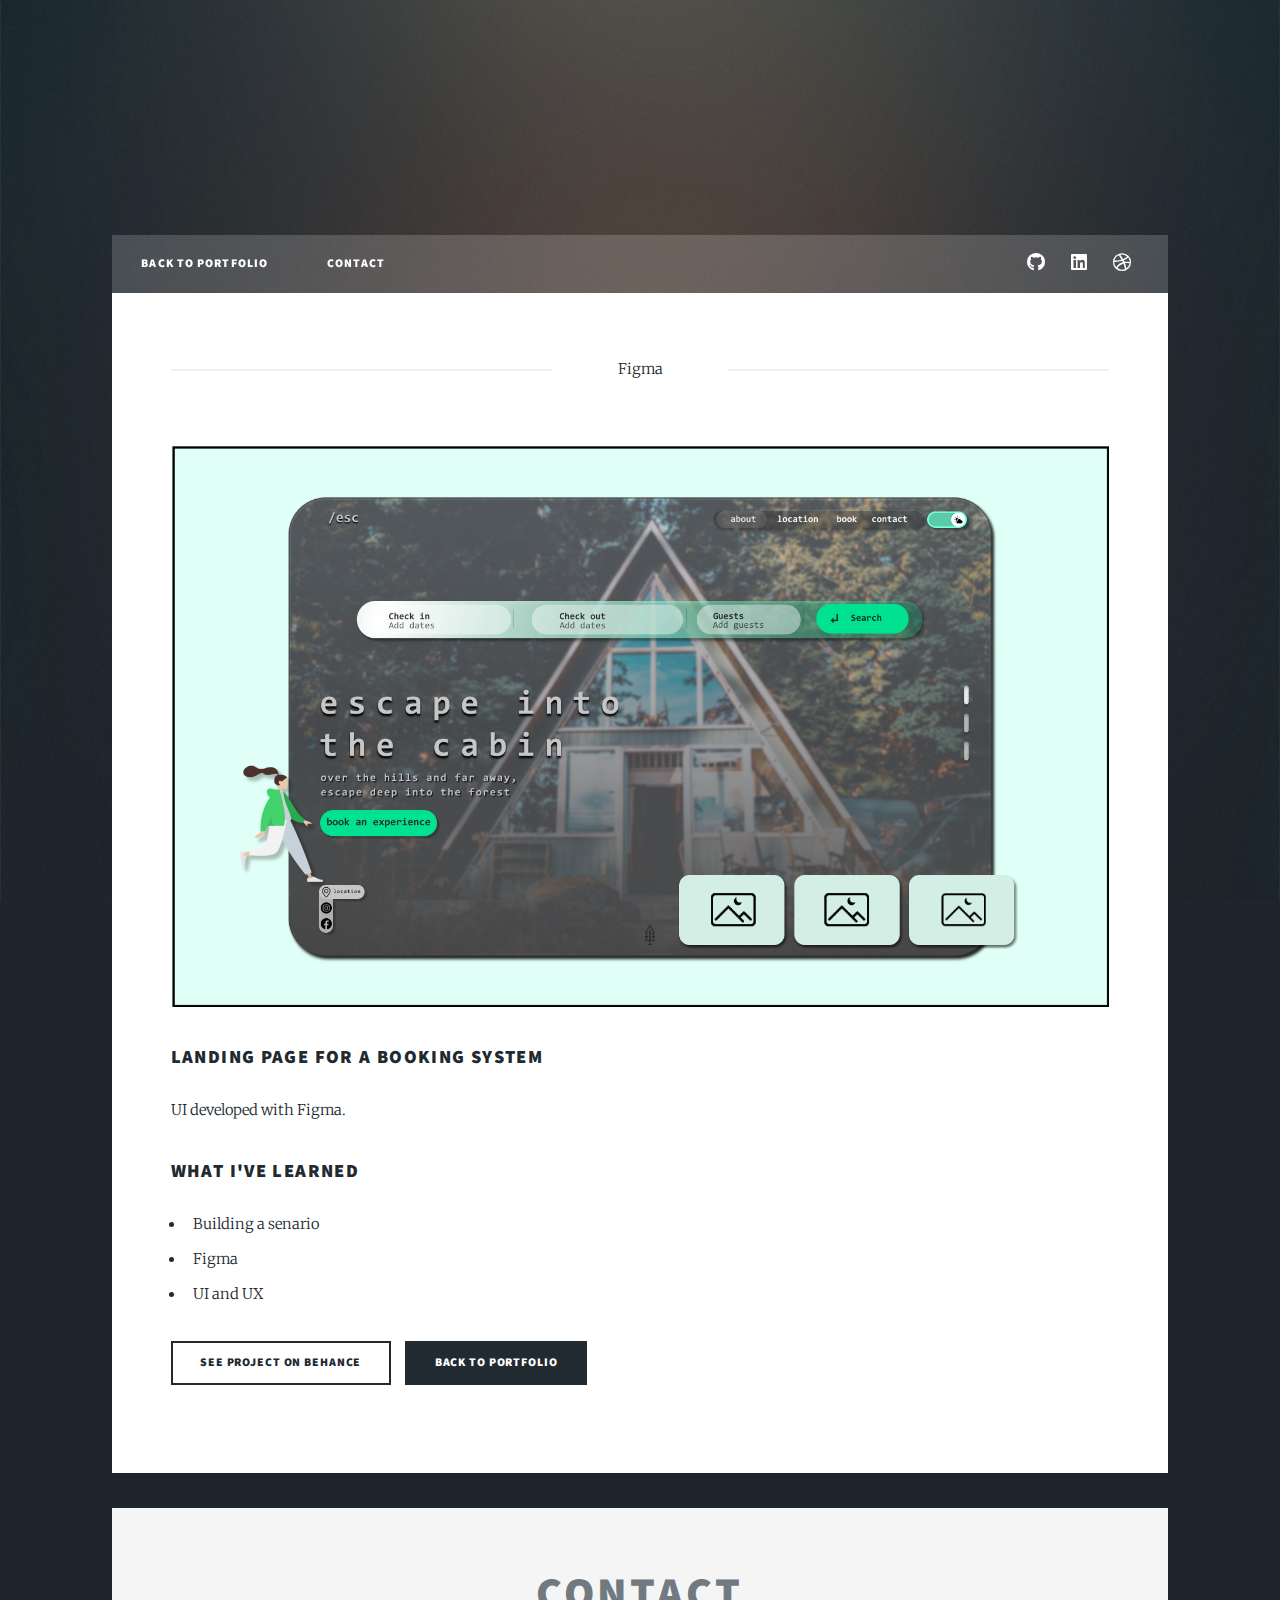
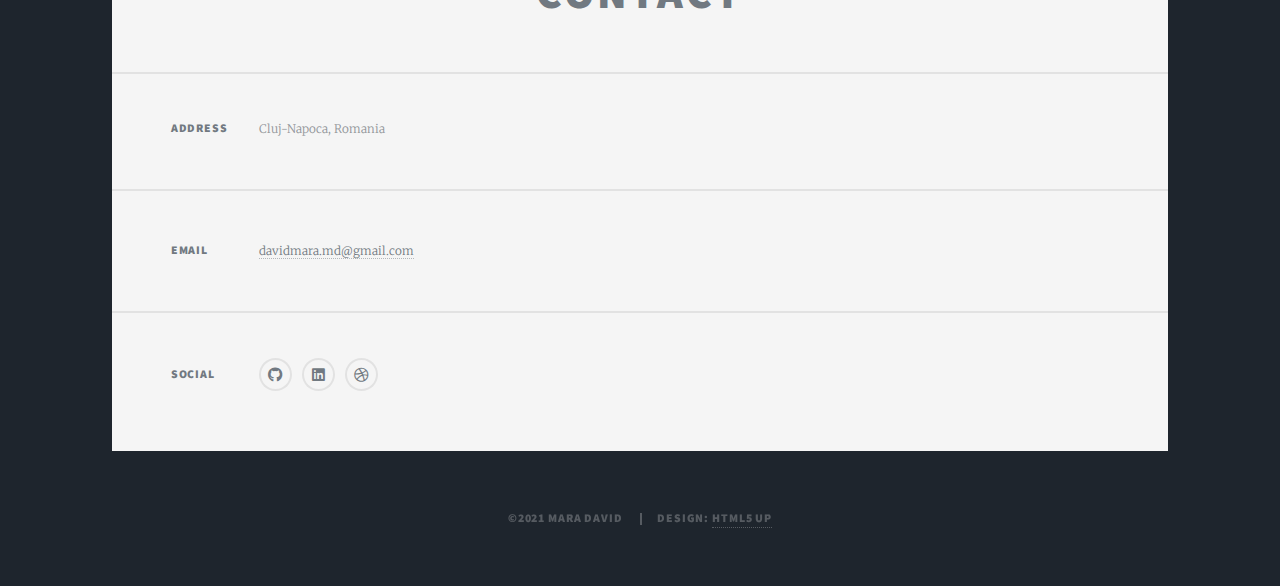
==== escape.html @ 51fa5b99 "Add files via upload" ====
<!DOCTYPE HTML>
<!--
	Massively by HTML5 UP
	html5up.net | @ajlkn
	Free for personal and commercial use under the CCA 3.0 license (html5up.net/license)
-->
<html>

<head>
	<title>Mara David</title>
	<meta charset="utf-8" />
	<meta name="viewport" content="width=device-width, initial-scale=1, user-scalable=no" />
	<link rel="stylesheet" href="assets/css/main.css" />
	<noscript>
		<link rel="stylesheet" href="assets/css/noscript.css" /></noscript>
</head>

<body class="is-preload">

	<!-- Wrapper -->
	<div id="wrapper">


		<!-- Header -->
		<header id="header">

		</header>

		<!-- Nav -->
		<nav id="nav">
			<ul class="links">
				<li class=""><a href="/index.html">Back to portfolio</a></li>

				<li><a href="#footer">Contact</a></li>
			</ul>
			<ul class="icons">



				<li><a href="https://github.com/maradavid" class="icon brands fa-github"><span
							class="label">GitHub</span></a></li>
				<li><a href="https://www.linkedin.com/in/mara-david-36659b1a2/" class="icon brands fa-linkedin"><span
							class="label">LinkedIn</span></a></li>
				<li><a href="https://dribbble.com/MaraDavid" class="icon brands fa-dribbble"><span
							class="label">Dribbble</span></a></li>
			</ul>
		</nav>
		<!-- Main -->
		<div id="main">

			<!-- Post -->
			<section class="post">
				<header class="major">

					<span class="date">Figma</span>


				</header>
				<div class="image fit"><img src="images/esc4.png" id="myImg"
						alt="esc" /></div>


				<h3>Landing page for a booking system</h3>
				<p>
					UI developed with Figma.
				</p>
				<div class="row">
					<div class="col-6 col-12-small">
						<h3>What I've learned</h3>
						<ul>
							<li>Building a senario</li>
							<li>Figma</li>
							<li>UI and UX</li>

						</ul>

						<div>
							<ul class="actions">
								<li><a href="https://www.behance.net/gallery/113130323/Escape" target="_blank" class="button">see
										project on behance</a></li>
								<li><a href="/index.html" class="button primary">back to portfolio</a></li>

							</ul>

						</div>
			</section>


		</div>

		</hr>
		<br>
		<!-- Footer -->

		<footer id="footer">

			<section class="split contact">
				<section class="alt">
					<h3 style="text-align: center; font-size: 3rem;">CONTACT</h3>

				</section>
				<section class="alt">
					<h3>Address</h3>
					<p>Cluj-Napoca, Romania</p>
				</section>
				
				<section>
					<h3>Email</h3>
					<p><a href="#">davidmara.md@gmail.com</a></p>
				</section>
				<section>
					<h3>Social</h3>
					<ul class="icons alt">


						<li><a href="https://github.com/maradavid" class="icon brands alt fa-github"><span
									class="label">GitHub</span></a></li>
						<li>
							<a href="https://www.linkedin.com/in/mara-david-36659b1a2/"
								class="icon brands alt fa-linkedin"><span class="label">LinkedIn</span></a>
						</li>
						<li>
							<a href="https://dribbble.com/MaraDavid" class="icon brands alt fa-dribbble"><span
									class="label">Dribbble</span></a>
						</li>

					</ul>
				</section>
			</section>
		</footer>

		<!-- Copyright -->
		<div id="copyright">
			<ul>
				<li>&copy;2021 Mara David</li>
				<li>Design: <a href="https://html5up.net">HTML5 UP</a></li>
			</ul>
		</div>

	</div>

	<!-- Scripts -->
	<script src="assets/js/jquery.min.js"></script>
	<script src="assets/js/jquery.scrollex.min.js"></script>
	<script src="assets/js/jquery.scrolly.min.js"></script>
	<script src="assets/js/browser.min.js"></script>
	<script src="assets/js/breakpoints.min.js"></script>
	<script src="assets/js/util.js"></script>
	<script src="assets/js/main.js"></script>

</body>

</html>
---- assets/css/main.css ----
@import url(fontawesome-all.min.css);
@import url("https://fonts.googleapis.com/css?family=Merriweather:300,700,300italic,700italic|Source+Sans+Pro:900");

/*
	Massively by HTML5 UP
	html5up.net | @ajlkn
	Free for personal and commercial use under the CCA 3.0 license (html5up.net/license)
*/

html, body, div, span, applet, object,
iframe, h1, h2, h3, h4, h5, h6, p, blockquote,
pre, a, abbr, acronym, address, big, cite,
code, del, dfn, em, img, ins, kbd, q, s, samp,
small, strike, strong, sub, sup, tt, var, b,
u, i, center, dl, dt, dd, ol, ul, li, fieldset,
form, label, legend, table, caption, tbody,
tfoot, thead, tr, th, td, article, aside,
canvas, details, embed, figure, figcaption,
footer, header, hgroup, menu, nav, output, ruby,
section, summary, time, mark, audio, video {
	margin: 0;
	padding: 0;
	border: 0;
	font-size: 100%;
	font: inherit;
	vertical-align: baseline;}

article, aside, details, figcaption, figure,
footer, header, hgroup, menu, nav, section {
	display: block;}

body {
	line-height: 1;
}

ol, ul {
	list-style: none;
}

blockquote, q {
	quotes: none;
}

	blockquote:before, blockquote:after, q:before, q:after {
		content: '';
		content: none;
	}

table {
	border-collapse: collapse;
	border-spacing: 0;
}

body {
	-webkit-text-size-adjust: none;
}

mark {
	background-color: transparent;
	color: inherit;
}

input::-moz-focus-inner {
	border: 0;
	padding: 0;
}

input, select, textarea {
	-moz-appearance: none;
	-webkit-appearance: none;
	-ms-appearance: none;
	appearance: none;
}

/* Basic */

	@-ms-viewport {
		width: device-width;
	}

	body {
		-ms-overflow-style: scrollbar;
	}

	@media screen and (max-width: 480px) {

		html, body {
			min-width: 320px;
		}

	}

	html {
		box-sizing: border-box;
	}

	*, *:before, *:after {
		box-sizing: inherit;
	}

	body {
		background-color: #1e252d;
	}

		body.is-preload *, body.is-preload *:before, body.is-preload *:after {
			-moz-animation: none !important;
			-webkit-animation: none !important;
			-ms-animation: none !important;
			animation: none !important;
			-moz-transition: none !important;
			-webkit-transition: none !important;
			-ms-transition: none !important;
			transition: none !important;
		}

/* Type */

	html {
		font-size: 16pt;
	}

		@media screen and (max-width: 1680px) {

			html {
				font-size: 12pt;
			}

		}

		@media screen and (max-width: 1280px) {

			html {
				font-size: 11pt;
			}

		}

		@media screen and (max-width: 360px) {

			html {
				font-size: 10pt;
			}

		}

	body {
		color: #212931;
	}

	body, input, select, textarea {
		font-family: "Merriweather", Georgia, serif;
		font-weight: 300;
		font-size: 1rem;
		line-height: 2.375;
	}

	a {
		-moz-transition: color 0.2s ease-in-out, background-color 0.2s ease-in-out, border-color 0.2s ease-in-out, box-shadow 0.2s ease-in-out;
		-webkit-transition: color 0.2s ease-in-out, background-color 0.2s ease-in-out, border-color 0.2s ease-in-out, box-shadow 0.2s ease-in-out;
		-ms-transition: color 0.2s ease-in-out, background-color 0.2s ease-in-out, border-color 0.2s ease-in-out, box-shadow 0.2s ease-in-out;
		transition: color 0.2s ease-in-out, background-color 0.2s ease-in-out, border-color 0.2s ease-in-out, box-shadow 0.2s ease-in-out;
		border-bottom: dotted 1px;
		text-decoration: none;
	}

		a:hover {
			border-bottom-color: transparent;
		}

	strong, b {
		font-weight: 600;
	}

	em, i {
		font-style: italic;
	}

	p {
		text-align: justify;
		margin: 0 0 2rem 0;
	}

	h1, h2, h3, h4, h5, h6 {
		font-family: "Source Sans Pro", Helvetica, sans-serif;
		font-weight: 900;
		line-height: 1.5;
		letter-spacing: 0.075em;
		text-transform: uppercase;
		margin: 0 0 1rem 0;
	}

		h1 a, h2 a, h3 a, h4 a, h5 a, h6 a {
			border-bottom: 0;
			color: inherit;
			text-decoration: none;
		}

	h1 {
		font-size: 4rem;
		line-height: 1.1;
		margin: 0 0 2rem 0;
	}

	h2 {
		font-size: 1.75rem;
		line-height: 1.3;
		margin: 0 0 1.5rem 0;
	}

	h3 {
		font-size: 1.25rem;
		margin: 0 0 1.5rem 0;
	}

	h4 {
		font-size: 1rem;
	}

	h5 {
		font-size: 0.9rem;
	}

	h6 {
		font-size: 0.8rem;
	}

	sub {
		font-size: 0.8rem;
		position: relative;
		top: 0.5rem;
	}

	sup {
		font-size: 0.8rem;
		position: relative;
		top: -0.5rem;
	}

	blockquote {
		border-left: solid 4px;
		text-align: left;
		font-style: bold;
		margin: 0 0 2rem 0;
		padding: 0.5rem 0 0.5rem 2rem;
	}

	code {
		border: solid 2px;
		font-family: "Courier New", monospace;
		font-size: 0.9rem;
		margin: 0 0.25rem;
		padding: 0.25rem 0.65rem;
	}

	pre {
		-webkit-overflow-scrolling: touch;
		font-family: "Courier New", monospace;
		font-size: 0.9rem;
		margin: 0 0 2rem 0;
	}

		pre code {
			display: block;
			line-height: 1.75;
			padding: 1rem 1.5rem;
			overflow-x: auto;
		}

	hr {
		border: 0;
		border-bottom: solid 2px;
		margin: 3rem 0;
	}

		hr.major {
			margin: 5rem 0;
		}

	.align-left {
		text-align: left;
	}

	.align-center {
		text-align: center;
	}

	.align-right {
		text-align: right;
	}

	input, select, textarea {
		color: #212931;
	}

	a {
		color: #212931;
		border-bottom-color: rgba(33, 41, 49, 0.5);
	}

		a:hover {
			border-bottom-color: transparent;
			color: #18bfef !important;
		}

	strong, b {
		color: #212931;
	}

	h1, h2, h3, h4, h5, h6 {
		color: #212931;
	}

	blockquote {
		border-left-color: #eeeeee;
	}

	code {
		background: rgba(220, 220, 220, 0.25);
		border-color: #eeeeee;
	}

	hr {
		border-bottom-color: #eeeeee;
	}

/* Row */

	.row {
		display: flex;
		flex-wrap: wrap;
		box-sizing: border-box;
		align-items: stretch;
	}

		.row > * {
			box-sizing: border-box;
		}

		.row.gtr-uniform > * > :last-child {
			margin-bottom: 0;
		}

		.row.aln-left {
			justify-content: flex-start;
		}

		.row.aln-center {
			justify-content: center;
		}

		.row.aln-right {
			justify-content: flex-end;
		}

		.row.aln-top {
			align-items: flex-start;
		}

		.row.aln-middle {
			align-items: center;
		}

		.row.aln-bottom {
			align-items: flex-end;
		}

		.row > .imp {
			order: -1;
		}

		.row > .col-1 {
			width: 8.33333%;
		}

		.row > .off-1 {
			margin-left: 8.33333%;
		}

		.row > .col-2 {
			width: 16.66667%;
		}

		.row > .off-2 {
			margin-left: 16.66667%;
		}

		.row > .col-3 {
			width: 25%;
		}

		.row > .off-3 {
			margin-left: 25%;
		}

		.row > .col-4 {
			width: 33.33333%;
		}

		.row > .off-4 {
			margin-left: 33.33333%;
		}

		.row > .col-5 {
			width: 41.66667%;
		}

		.row > .off-5 {
			margin-left: 41.66667%;
		}

		.row > .col-6 {
			width: 50%;
		}

		.row > .off-6 {
			margin-left: 50%;
		}

		.row > .col-7 {
			width: 58.33333%;
		}

		.row > .off-7 {
			margin-left: 58.33333%;
		}

		.row > .col-8 {
			width: 66.66667%;
		}

		.row > .off-8 {
			margin-left: 66.66667%;
		}

		.row > .col-9 {
			width: 75%;
		}

		.row > .off-9 {
			margin-left: 75%;
		}

		.row > .col-10 {
			width: 83.33333%;
		}

		.row > .off-10 {
			margin-left: 83.33333%;
		}

		.row > .col-11 {
			width: 91.66667%;
		}

		.row > .off-11 {
			margin-left: 91.66667%;
		}

		.row > .col-12 {
			width: 100%;
		}

		.row > .off-12 {
			margin-left: 100%;
		}

		.row.gtr-0 {
			margin-top: 0;
			margin-left: 0rem;
		}

			.row.gtr-0 > * {
				padding: 0 0 0 0rem;
			}

			.row.gtr-0.gtr-uniform {
				margin-top: 0rem;
			}

				.row.gtr-0.gtr-uniform > * {
					padding-top: 0rem;
				}

		.row.gtr-25 {
			margin-top: 0;
			margin-left: -0.375rem;
		}

			.row.gtr-25 > * {
				padding: 0 0 0 0.375rem;
			}

			.row.gtr-25.gtr-uniform {
				margin-top: -0.375rem;
			}

				.row.gtr-25.gtr-uniform > * {
					padding-top: 0.375rem;
				}

		.row.gtr-50 {
			margin-top: 0;
			margin-left: -0.75rem;
		}

			.row.gtr-50 > * {
				padding: 0 0 0 0.75rem;
			}

			.row.gtr-50.gtr-uniform {
				margin-top: -0.75rem;
			}

				.row.gtr-50.gtr-uniform > * {
					padding-top: 0.75rem;
				}

		.row {
			margin-top: 0;
			margin-left: -1.5rem;
		}

			.row > * {
				padding: 0 0 0 1.5rem;
			}

			.row.gtr-uniform {
				margin-top: -1.5rem;
			}

				.row.gtr-uniform > * {
					padding-top: 1.5rem;
				}

		.row.gtr-150 {
			margin-top: 0;
			margin-left: -2.25rem;
		}

			.row.gtr-150 > * {
				padding: 0 0 0 2.25rem;
			}

			.row.gtr-150.gtr-uniform {
				margin-top: -2.25rem;
			}

				.row.gtr-150.gtr-uniform > * {
					padding-top: 2.25rem;
				}

		.row.gtr-200 {
			margin-top: 0;
			margin-left: -3rem;
		}

			.row.gtr-200 > * {
				padding: 0 0 0 3rem;
			}

			.row.gtr-200.gtr-uniform {
				margin-top: -3rem;
			}

				.row.gtr-200.gtr-uniform > * {
					padding-top: 3rem;
				}

		@media screen and (max-width: 1680px) {

			.row {
				display: flex;
				flex-wrap: wrap;
				box-sizing: border-box;
				align-items: stretch;
			}

				.row > * {
					box-sizing: border-box;
				}

				.row.gtr-uniform > * > :last-child {
					margin-bottom: 0;
				}

				.row.aln-left {
					justify-content: flex-start;
				}

				.row.aln-center {
					justify-content: center;
				}

				.row.aln-right {
					justify-content: flex-end;
				}

				.row.aln-top {
					align-items: flex-start;
				}

				.row.aln-middle {
					align-items: center;
				}

				.row.aln-bottom {
					align-items: flex-end;
				}

				.row > .imp-xlarge {
					order: -1;
				}

				.row > .col-1-xlarge {
					width: 8.33333%;
				}

				.row > .off-1-xlarge {
					margin-left: 8.33333%;
				}

				.row > .col-2-xlarge {
					width: 16.66667%;
				}

				.row > .off-2-xlarge {
					margin-left: 16.66667%;
				}

				.row > .col-3-xlarge {
					width: 25%;
				}

				.row > .off-3-xlarge {
					margin-left: 25%;
				}

				.row > .col-4-xlarge {
					width: 33.33333%;
				}

				.row > .off-4-xlarge {
					margin-left: 33.33333%;
				}

				.row > .col-5-xlarge {
					width: 41.66667%;
				}

				.row > .off-5-xlarge {
					margin-left: 41.66667%;
				}

				.row > .col-6-xlarge {
					width: 50%;
				}

				.row > .off-6-xlarge {
					margin-left: 50%;
				}

				.row > .col-7-xlarge {
					width: 58.33333%;
				}

				.row > .off-7-xlarge {
					margin-left: 58.33333%;
				}

				.row > .col-8-xlarge {
					width: 66.66667%;
				}

				.row > .off-8-xlarge {
					margin-left: 66.66667%;
				}

				.row > .col-9-xlarge {
					width: 75%;
				}

				.row > .off-9-xlarge {
					margin-left: 75%;
				}

				.row > .col-10-xlarge {
					width: 83.33333%;
				}

				.row > .off-10-xlarge {
					margin-left: 83.33333%;
				}

				.row > .col-11-xlarge {
					width: 91.66667%;
				}

				.row > .off-11-xlarge {
					margin-left: 91.66667%;
				}

				.row > .col-12-xlarge {
					width: 100%;
				}

				.row > .off-12-xlarge {
					margin-left: 100%;
				}

				.row.gtr-0 {
					margin-top: 0;
					margin-left: 0rem;
				}

					.row.gtr-0 > * {
						padding: 0 0 0 0rem;
					}

					.row.gtr-0.gtr-uniform {
						margin-top: 0rem;
					}

						.row.gtr-0.gtr-uniform > * {
							padding-top: 0rem;
						}

				.row.gtr-25 {
					margin-top: 0;
					margin-left: -0.375rem;
				}

					.row.gtr-25 > * {
						padding: 0 0 0 0.375rem;
					}

					.row.gtr-25.gtr-uniform {
						margin-top: -0.375rem;
					}

						.row.gtr-25.gtr-uniform > * {
							padding-top: 0.375rem;
						}

				.row.gtr-50 {
					margin-top: 0;
					margin-left: -0.75rem;
				}

					.row.gtr-50 > * {
						padding: 0 0 0 0.75rem;
					}

					.row.gtr-50.gtr-uniform {
						margin-top: -0.75rem;
					}

						.row.gtr-50.gtr-uniform > * {
							padding-top: 0.75rem;
						}

				.row {
					margin-top: 0;
					margin-left: -1.5rem;
				}

					.row > * {
						padding: 0 0 0 1.5rem;
					}

					.row.gtr-uniform {
						margin-top: -1.5rem;
					}

						.row.gtr-uniform > * {
							padding-top: 1.5rem;
						}

				.row.gtr-150 {
					margin-top: 0;
					margin-left: -2.25rem;
				}

					.row.gtr-150 > * {
						padding: 0 0 0 2.25rem;
					}

					.row.gtr-150.gtr-uniform {
						margin-top: -2.25rem;
					}

						.row.gtr-150.gtr-uniform > * {
							padding-top: 2.25rem;
						}

				.row.gtr-200 {
					margin-top: 0;
					margin-left: -3rem;
				}

					.row.gtr-200 > * {
						padding: 0 0 0 3rem;
					}

					.row.gtr-200.gtr-uniform {
						margin-top: -3rem;
					}

						.row.gtr-200.gtr-uniform > * {
							padding-top: 3rem;
						}

		}

		@media screen and (max-width: 1280px) {

			.row {
				display: flex;
				flex-wrap: wrap;
				box-sizing: border-box;
				align-items: stretch;
			}

				.row > * {
					box-sizing: border-box;
				}

				.row.gtr-uniform > * > :last-child {
					margin-bottom: 0;
				}

				.row.aln-left {
					justify-content: flex-start;
				}

				.row.aln-center {
					justify-content: center;
				}

				.row.aln-right {
					justify-content: flex-end;
				}

				.row.aln-top {
					align-items: flex-start;
				}

				.row.aln-middle {
					align-items: center;
				}

				.row.aln-bottom {
					align-items: flex-end;
				}

				.row > .imp-large {
					order: -1;
				}

				.row > .col-1-large {
					width: 8.33333%;
				}

				.row > .off-1-large {
					margin-left: 8.33333%;
				}

				.row > .col-2-large {
					width: 16.66667%;
				}

				.row > .off-2-large {
					margin-left: 16.66667%;
				}

				.row > .col-3-large {
					width: 25%;
				}

				.row > .off-3-large {
					margin-left: 25%;
				}

				.row > .col-4-large {
					width: 33.33333%;
				}

				.row > .off-4-large {
					margin-left: 33.33333%;
				}

				.row > .col-5-large {
					width: 41.66667%;
				}

				.row > .off-5-large {
					margin-left: 41.66667%;
				}

				.row > .col-6-large {
					width: 50%;
				}

				.row > .off-6-large {
					margin-left: 50%;
				}

				.row > .col-7-large {
					width: 58.33333%;
				}

				.row > .off-7-large {
					margin-left: 58.33333%;
				}

				.row > .col-8-large {
					width: 66.66667%;
				}

				.row > .off-8-large {
					margin-left: 66.66667%;
				}

				.row > .col-9-large {
					width: 75%;
				}

				.row > .off-9-large {
					margin-left: 75%;
				}

				.row > .col-10-large {
					width: 83.33333%;
				}

				.row > .off-10-large {
					margin-left: 83.33333%;
				}

				.row > .col-11-large {
					width: 91.66667%;
				}

				.row > .off-11-large {
					margin-left: 91.66667%;
				}

				.row > .col-12-large {
					width: 100%;
				}

				.row > .off-12-large {
					margin-left: 100%;
				}

				.row.gtr-0 {
					margin-top: 0;
					margin-left: 0rem;
				}

					.row.gtr-0 > * {
						padding: 0 0 0 0rem;
					}

					.row.gtr-0.gtr-uniform {
						margin-top: 0rem;
					}

						.row.gtr-0.gtr-uniform > * {
							padding-top: 0rem;
						}

				.row.gtr-25 {
					margin-top: 0;
					margin-left: -0.375rem;
				}

					.row.gtr-25 > * {
						padding: 0 0 0 0.375rem;
					}

					.row.gtr-25.gtr-uniform {
						margin-top: -0.375rem;
					}

						.row.gtr-25.gtr-uniform > * {
							padding-top: 0.375rem;
						}

				.row.gtr-50 {
					margin-top: 0;
					margin-left: -0.75rem;
				}

					.row.gtr-50 > * {
						padding: 0 0 0 0.75rem;
					}

					.row.gtr-50.gtr-uniform {
						margin-top: -0.75rem;
					}

						.row.gtr-50.gtr-uniform > * {
							padding-top: 0.75rem;
						}

				.row {
					margin-top: 0;
					margin-left: -1.5rem;
				}

					.row > * {
						padding: 0 0 0 1.5rem;
					}

					.row.gtr-uniform {
						margin-top: -1.5rem;
					}

						.row.gtr-uniform > * {
							padding-top: 1.5rem;
						}

				.row.gtr-150 {
					margin-top: 0;
					margin-left: -2.25rem;
				}

					.row.gtr-150 > * {
						padding: 0 0 0 2.25rem;
					}

					.row.gtr-150.gtr-uniform {
						margin-top: -2.25rem;
					}

						.row.gtr-150.gtr-uniform > * {
							padding-top: 2.25rem;
						}

				.row.gtr-200 {
					margin-top: 0;
					margin-left: -3rem;
				}

					.row.gtr-200 > * {
						padding: 0 0 0 3rem;
					}

					.row.gtr-200.gtr-uniform {
						margin-top: -3rem;
					}

						.row.gtr-200.gtr-uniform > * {
							padding-top: 3rem;
						}

		}

		@media screen and (max-width: 980px) {

			.row {
				display: flex;
				flex-wrap: wrap;
				box-sizing: border-box;
				align-items: stretch;
			}

				.row > * {
					box-sizing: border-box;
				}

				.row.gtr-uniform > * > :last-child {
					margin-bottom: 0;
				}

				.row.aln-left {
					justify-content: flex-start;
				}

				.row.aln-center {
					justify-content: center;
				}

				.row.aln-right {
					justify-content: flex-end;
				}

				.row.aln-top {
					align-items: flex-start;
				}

				.row.aln-middle {
					align-items: center;
				}

				.row.aln-bottom {
					align-items: flex-end;
				}

				.row > .imp-medium {
					order: -1;
				}

				.row > .col-1-medium {
					width: 8.33333%;
				}

				.row > .off-1-medium {
					margin-left: 8.33333%;
				}

				.row > .col-2-medium {
					width: 16.66667%;
				}

				.row > .off-2-medium {
					margin-left: 16.66667%;
				}

				.row > .col-3-medium {
					width: 25%;
				}

				.row > .off-3-medium {
					margin-left: 25%;
				}

				.row > .col-4-medium {
					width: 33.33333%;
				}

				.row > .off-4-medium {
					margin-left: 33.33333%;
				}

				.row > .col-5-medium {
					width: 41.66667%;
				}

				.row > .off-5-medium {
					margin-left: 41.66667%;
				}

				.row > .col-6-medium {
					width: 50%;
				}

				.row > .off-6-medium {
					margin-left: 50%;
				}

				.row > .col-7-medium {
					width: 58.33333%;
				}

				.row > .off-7-medium {
					margin-left: 58.33333%;
				}

				.row > .col-8-medium {
					width: 66.66667%;
				}

				.row > .off-8-medium {
					margin-left: 66.66667%;
				}

				.row > .col-9-medium {
					width: 75%;
				}

				.row > .off-9-medium {
					margin-left: 75%;
				}

				.row > .col-10-medium {
					width: 83.33333%;
				}

				.row > .off-10-medium {
					margin-left: 83.33333%;
				}

				.row > .col-11-medium {
					width: 91.66667%;
				}

				.row > .off-11-medium {
					margin-left: 91.66667%;
				}

				.row > .col-12-medium {
					width: 100%;
				}

				.row > .off-12-medium {
					margin-left: 100%;
				}

				.row.gtr-0 {
					margin-top: 0;
					margin-left: 0rem;
				}

					.row.gtr-0 > * {
						padding: 0 0 0 0rem;
					}

					.row.gtr-0.gtr-uniform {
						margin-top: 0rem;
					}

						.row.gtr-0.gtr-uniform > * {
							padding-top: 0rem;
						}

				.row.gtr-25 {
					margin-top: 0;
					margin-left: -0.375rem;
				}

					.row.gtr-25 > * {
						padding: 0 0 0 0.375rem;
					}

					.row.gtr-25.gtr-uniform {
						margin-top: -0.375rem;
					}

						.row.gtr-25.gtr-uniform > * {
							padding-top: 0.375rem;
						}

				.row.gtr-50 {
					margin-top: 0;
					margin-left: -0.75rem;
				}

					.row.gtr-50 > * {
						padding: 0 0 0 0.75rem;
					}

					.row.gtr-50.gtr-uniform {
						margin-top: -0.75rem;
					}

						.row.gtr-50.gtr-uniform > * {
							padding-top: 0.75rem;
						}

				.row {
					margin-top: 0;
					margin-left: -1.5rem;
				}

					.row > * {
						padding: 0 0 0 1.5rem;
					}

					.row.gtr-uniform {
						margin-top: -1.5rem;
					}

						.row.gtr-uniform > * {
							padding-top: 1.5rem;
						}

				.row.gtr-150 {
					margin-top: 0;
					margin-left: -2.25rem;
				}

					.row.gtr-150 > * {
						padding: 0 0 0 2.25rem;
					}

					.row.gtr-150.gtr-uniform {
						margin-top: -2.25rem;
					}

						.row.gtr-150.gtr-uniform > * {
							padding-top: 2.25rem;
						}

				.row.gtr-200 {
					margin-top: 0;
					margin-left: -3rem;
				}

					.row.gtr-200 > * {
						padding: 0 0 0 3rem;
					}

					.row.gtr-200.gtr-uniform {
						margin-top: -3rem;
					}

						.row.gtr-200.gtr-uniform > * {
							padding-top: 3rem;
						}

		}

		@media screen and (max-width: 736px) {

			.row {
				display: flex;
				flex-wrap: wrap;
				box-sizing: border-box;
				align-items: stretch;
			}

				.row > * {
					box-sizing: border-box;
				}

				.row.gtr-uniform > * > :last-child {
					margin-bottom: 0;
				}

				.row.aln-left {
					justify-content: flex-start;
				}

				.row.aln-center {
					justify-content: center;
				}

				.row.aln-right {
					justify-content: flex-end;
				}

				.row.aln-top {
					align-items: flex-start;
				}

				.row.aln-middle {
					align-items: center;
				}

				.row.aln-bottom {
					align-items: flex-end;
				}

				.row > .imp-small {
					order: -1;
				}

				.row > .col-1-small {
					width: 8.33333%;
				}

				.row > .off-1-small {
					margin-left: 8.33333%;
				}

				.row > .col-2-small {
					width: 16.66667%;
				}

				.row > .off-2-small {
					margin-left: 16.66667%;
				}

				.row > .col-3-small {
					width: 25%;
				}

				.row > .off-3-small {
					margin-left: 25%;
				}

				.row > .col-4-small {
					width: 33.33333%;
				}

				.row > .off-4-small {
					margin-left: 33.33333%;
				}

				.row > .col-5-small {
					width: 41.66667%;
				}

				.row > .off-5-small {
					margin-left: 41.66667%;
				}

				.row > .col-6-small {
					width: 50%;
				}

				.row > .off-6-small {
					margin-left: 50%;
				}

				.row > .col-7-small {
					width: 58.33333%;
				}

				.row > .off-7-small {
					margin-left: 58.33333%;
				}

				.row > .col-8-small {
					width: 66.66667%;
				}

				.row > .off-8-small {
					margin-left: 66.66667%;
				}

				.row > .col-9-small {
					width: 75%;
				}

				.row > .off-9-small {
					margin-left: 75%;
				}

				.row > .col-10-small {
					width: 83.33333%;
				}

				.row > .off-10-small {
					margin-left: 83.33333%;
				}

				.row > .col-11-small {
					width: 91.66667%;
				}

				.row > .off-11-small {
					margin-left: 91.66667%;
				}

				.row > .col-12-small {
					width: 100%;
				}

				.row > .off-12-small {
					margin-left: 100%;
				}

				.row.gtr-0 {
					margin-top: 0;
					margin-left: 0rem;
				}

					.row.gtr-0 > * {
						padding: 0 0 0 0rem;
					}

					.row.gtr-0.gtr-uniform {
						margin-top: 0rem;
					}

						.row.gtr-0.gtr-uniform > * {
							padding-top: 0rem;
						}

				.row.gtr-25 {
					margin-top: 0;
					margin-left: -0.375rem;
				}

					.row.gtr-25 > * {
						padding: 0 0 0 0.375rem;
					}

					.row.gtr-25.gtr-uniform {
						margin-top: -0.375rem;
					}

						.row.gtr-25.gtr-uniform > * {
							padding-top: 0.375rem;
						}

				.row.gtr-50 {
					margin-top: 0;
					margin-left: -0.75rem;
				}

					.row.gtr-50 > * {
						padding: 0 0 0 0.75rem;
					}

					.row.gtr-50.gtr-uniform {
						margin-top: -0.75rem;
					}

						.row.gtr-50.gtr-uniform > * {
							padding-top: 0.75rem;
						}

				.row {
					margin-top: 0;
					margin-left: -1.5rem;
				}

					.row > * {
						padding: 0 0 0 1.5rem;
					}

					.row.gtr-uniform {
						margin-top: -1.5rem;
					}

						.row.gtr-uniform > * {
							padding-top: 1.5rem;
						}

				.row.gtr-150 {
					margin-top: 0;
					margin-left: -2.25rem;
				}

					.row.gtr-150 > * {
						padding: 0 0 0 2.25rem;
					}

					.row.gtr-150.gtr-uniform {
						margin-top: -2.25rem;
					}

						.row.gtr-150.gtr-uniform > * {
							padding-top: 2.25rem;
						}

				.row.gtr-200 {
					margin-top: 0;
					margin-left: -3rem;
				}

					.row.gtr-200 > * {
						padding: 0 0 0 3rem;
					}

					.row.gtr-200.gtr-uniform {
						margin-top: -3rem;
					}

						.row.gtr-200.gtr-uniform > * {
							padding-top: 3rem;
						}

		}

		@media screen and (max-width: 480px) {

			.row {
				display: flex;
				flex-wrap: wrap;
				box-sizing: border-box;
				align-items: stretch;
			}

				.row > * {
					box-sizing: border-box;
				}

				.row.gtr-uniform > * > :last-child {
					margin-bottom: 0;
				}

				.row.aln-left {
					justify-content: flex-start;
				}

				.row.aln-center {
					justify-content: center;
				}

				.row.aln-right {
					justify-content: flex-end;
				}

				.row.aln-top {
					align-items: flex-start;
				}

				.row.aln-middle {
					align-items: center;
				}

				.row.aln-bottom {
					align-items: flex-end;
				}

				.row > .imp-xsmall {
					order: -1;
				}

				.row > .col-1-xsmall {
					width: 8.33333%;
				}

				.row > .off-1-xsmall {
					margin-left: 8.33333%;
				}

				.row > .col-2-xsmall {
					width: 16.66667%;
				}

				.row > .off-2-xsmall {
					margin-left: 16.66667%;
				}

				.row > .col-3-xsmall {
					width: 25%;
				}

				.row > .off-3-xsmall {
					margin-left: 25%;
				}

				.row > .col-4-xsmall {
					width: 33.33333%;
				}

				.row > .off-4-xsmall {
					margin-left: 33.33333%;
				}

				.row > .col-5-xsmall {
					width: 41.66667%;
				}

				.row > .off-5-xsmall {
					margin-left: 41.66667%;
				}

				.row > .col-6-xsmall {
					width: 50%;
				}

				.row > .off-6-xsmall {
					margin-left: 50%;
				}

				.row > .col-7-xsmall {
					width: 58.33333%;
				}

				.row > .off-7-xsmall {
					margin-left: 58.33333%;
				}

				.row > .col-8-xsmall {
					width: 66.66667%;
				}

				.row > .off-8-xsmall {
					margin-left: 66.66667%;
				}

				.row > .col-9-xsmall {
					width: 75%;
				}

				.row > .off-9-xsmall {
					margin-left: 75%;
				}

				.row > .col-10-xsmall {
					width: 83.33333%;
				}

				.row > .off-10-xsmall {
					margin-left: 83.33333%;
				}

				.row > .col-11-xsmall {
					width: 91.66667%;
				}

				.row > .off-11-xsmall {
					margin-left: 91.66667%;
				}

				.row > .col-12-xsmall {
					width: 100%;
				}

				.row > .off-12-xsmall {
					margin-left: 100%;
				}

				.row.gtr-0 {
					margin-top: 0;
					margin-left: 0rem;
				}

					.row.gtr-0 > * {
						padding: 0 0 0 0rem;
					}

					.row.gtr-0.gtr-uniform {
						margin-top: 0rem;
					}

						.row.gtr-0.gtr-uniform > * {
							padding-top: 0rem;
						}

				.row.gtr-25 {
					margin-top: 0;
					margin-left: -0.375rem;
				}

					.row.gtr-25 > * {
						padding: 0 0 0 0.375rem;
					}

					.row.gtr-25.gtr-uniform {
						margin-top: -0.375rem;
					}

						.row.gtr-25.gtr-uniform > * {
							padding-top: 0.375rem;
						}

				.row.gtr-50 {
					margin-top: 0;
					margin-left: -0.75rem;
				}

					.row.gtr-50 > * {
						padding: 0 0 0 0.75rem;
					}

					.row.gtr-50.gtr-uniform {
						margin-top: -0.75rem;
					}

						.row.gtr-50.gtr-uniform > * {
							padding-top: 0.75rem;
						}

				.row {
					margin-top: 0;
					margin-left: -1.5rem;
				}

					.row > * {
						padding: 0 0 0 1.5rem;
					}

					.row.gtr-uniform {
						margin-top: -1.5rem;
					}

						.row.gtr-uniform > * {
							padding-top: 1.5rem;
						}

				.row.gtr-150 {
					margin-top: 0;
					margin-left: -2.25rem;
				}

					.row.gtr-150 > * {
						padding: 0 0 0 2.25rem;
					}

					.row.gtr-150.gtr-uniform {
						margin-top: -2.25rem;
					}

						.row.gtr-150.gtr-uniform > * {
							padding-top: 2.25rem;
						}

				.row.gtr-200 {
					margin-top: 0;
					margin-left: -3rem;
				}

					.row.gtr-200 > * {
						padding: 0 0 0 3rem;
					}

					.row.gtr-200.gtr-uniform {
						margin-top: -3rem;
					}

						.row.gtr-200.gtr-uniform > * {
							padding-top: 3rem;
						}

		}

		@media screen and (max-width: 360px) {

			.row {
				display: flex;
				flex-wrap: wrap;
				box-sizing: border-box;
				align-items: stretch;
			}

				.row > * {
					box-sizing: border-box;
				}

				.row.gtr-uniform > * > :last-child {
					margin-bottom: 0;
				}

				.row.aln-left {
					justify-content: flex-start;
				}

				.row.aln-center {
					justify-content: center;
				}

				.row.aln-right {
					justify-content: flex-end;
				}

				.row.aln-top {
					align-items: flex-start;
				}

				.row.aln-middle {
					align-items: center;
				}

				.row.aln-bottom {
					align-items: flex-end;
				}

				.row > .imp-xxsmall {
					order: -1;
				}

				.row > .col-1-xxsmall {
					width: 8.33333%;
				}

				.row > .off-1-xxsmall {
					margin-left: 8.33333%;
				}

				.row > .col-2-xxsmall {
					width: 16.66667%;
				}

				.row > .off-2-xxsmall {
					margin-left: 16.66667%;
				}

				.row > .col-3-xxsmall {
					width: 25%;
				}

				.row > .off-3-xxsmall {
					margin-left: 25%;
				}

				.row > .col-4-xxsmall {
					width: 33.33333%;
				}

				.row > .off-4-xxsmall {
					margin-left: 33.33333%;
				}

				.row > .col-5-xxsmall {
					width: 41.66667%;
				}

				.row > .off-5-xxsmall {
					margin-left: 41.66667%;
				}

				.row > .col-6-xxsmall {
					width: 50%;
				}

				.row > .off-6-xxsmall {
					margin-left: 50%;
				}

				.row > .col-7-xxsmall {
					width: 58.33333%;
				}

				.row > .off-7-xxsmall {
					margin-left: 58.33333%;
				}

				.row > .col-8-xxsmall {
					width: 66.66667%;
				}

				.row > .off-8-xxsmall {
					margin-left: 66.66667%;
				}

				.row > .col-9-xxsmall {
					width: 75%;
				}

				.row > .off-9-xxsmall {
					margin-left: 75%;
				}

				.row > .col-10-xxsmall {
					width: 83.33333%;
				}

				.row > .off-10-xxsmall {
					margin-left: 83.33333%;
				}

				.row > .col-11-xxsmall {
					width: 91.66667%;
				}

				.row > .off-11-xxsmall {
					margin-left: 91.66667%;
				}

				.row > .col-12-xxsmall {
					width: 100%;
				}

				.row > .off-12-xxsmall {
					margin-left: 100%;
				}

				.row.gtr-0 {
					margin-top: 0;
					margin-left: 0rem;
				}

					.row.gtr-0 > * {
						padding: 0 0 0 0rem;
					}

					.row.gtr-0.gtr-uniform {
						margin-top: 0rem;
					}

						.row.gtr-0.gtr-uniform > * {
							padding-top: 0rem;
						}

				.row.gtr-25 {
					margin-top: 0;
					margin-left: -0.375rem;
				}

					.row.gtr-25 > * {
						padding: 0 0 0 0.375rem;
					}

					.row.gtr-25.gtr-uniform {
						margin-top: -0.375rem;
					}

						.row.gtr-25.gtr-uniform > * {
							padding-top: 0.375rem;
						}

				.row.gtr-50 {
					margin-top: 0;
					margin-left: -0.75rem;
				}

					.row.gtr-50 > * {
						padding: 0 0 0 0.75rem;
					}

					.row.gtr-50.gtr-uniform {
						margin-top: -0.75rem;
					}

						.row.gtr-50.gtr-uniform > * {
							padding-top: 0.75rem;
						}

				.row {
					margin-top: 0;
					margin-left: -1.5rem;
				}

					.row > * {
						padding: 0 0 0 1.5rem;
					}

					.row.gtr-uniform {
						margin-top: -1.5rem;
					}

						.row.gtr-uniform > * {
							padding-top: 1.5rem;
						}

				.row.gtr-150 {
					margin-top: 0;
					margin-left: -2.25rem;
				}

					.row.gtr-150 > * {
						padding: 0 0 0 2.25rem;
					}

					.row.gtr-150.gtr-uniform {
						margin-top: -2.25rem;
					}

						.row.gtr-150.gtr-uniform > * {
							padding-top: 2.25rem;
						}

				.row.gtr-200 {
					margin-top: 0;
					margin-left: -3rem;
				}

					.row.gtr-200 > * {
						padding: 0 0 0 3rem;
					}

					.row.gtr-200.gtr-uniform {
						margin-top: -3rem;
					}

						.row.gtr-200.gtr-uniform > * {
							padding-top: 3rem;
						}

		}

/* Box */

	.box {
		border: solid 2px;
		margin-bottom: 2rem;
		padding: 1.5rem;
	}

		.box > :last-child,
		.box > :last-child > :last-child,
		.box > :last-child > :last-child > :last-child {
			margin-bottom: 0;
		}

		.box.alt {
			border: 0;
			border-radius: 0;
			padding: 0;
		}

	.box {
		border-color: #eeeeee;
	}

/* Button */

	input[type="submit"],
	input[type="reset"],
	input[type="button"],
	button,
	.button {
		-moz-appearance: none;
		-webkit-appearance: none;
		-ms-appearance: none;
		appearance: none;
		-moz-transition: background-color 0.2s ease-in-out, box-shadow 0.2s ease-in-out, color 0.2s ease-in-out;
		-webkit-transition: background-color 0.2s ease-in-out, box-shadow 0.2s ease-in-out, color 0.2s ease-in-out;
		-ms-transition: background-color 0.2s ease-in-out, box-shadow 0.2s ease-in-out, color 0.2s ease-in-out;
		transition: background-color 0.2s ease-in-out, box-shadow 0.2s ease-in-out, color 0.2s ease-in-out;
		border: 0;
		border-radius: 0;
		cursor: pointer;
		display: inline-block;
		font-family: "Source Sans Pro", Helvetica, sans-serif;
		font-size: 0.8rem;
		font-weight: 900;
		letter-spacing: 0.075em;
		height: 3rem;
		line-height: 3rem;
		padding: 0 2rem;
		text-align: center;
		text-decoration: none;
		text-transform: uppercase;
		white-space: nowrap;
	}

		input[type="submit"].icon:before,
		input[type="reset"].icon:before,
		input[type="button"].icon:before,
		button.icon:before,
		.button.icon:before {
			margin-right: 0.5rem;
		}

		input[type="submit"].icon.solo,
		input[type="reset"].icon.solo,
		input[type="button"].icon.solo,
		button.icon.solo,
		.button.icon.solo {
			position: relative;
			width: 4rem;
			height: 4rem;
			line-height: 4rem;
			border-radius: 4rem;
			text-indent: 4rem;
			overflow: hidden;
			padding: 0;
			white-space: nowrap;
		}

			input[type="submit"].icon.solo:before,
			input[type="reset"].icon.solo:before,
			input[type="button"].icon.solo:before,
			button.icon.solo:before,
			.button.icon.solo:before {
				position: absolute;
				display: block;
				top: 0;
				left: 0;
				width: inherit;
				height: inherit;
				line-height: inherit;
				font-size: 1.25rem;
				margin-right: 0;
				text-align: center;
				text-indent: 0;
			}

		input[type="submit"].fit,
		input[type="reset"].fit,
		input[type="button"].fit,
		button.fit,
		.button.fit {
			width: 100%;
		}

		input[type="submit"].small,
		input[type="reset"].small,
		input[type="button"].small,
		button.small,
		.button.small {
			font-size: 0.7rem;
			height: 2.5rem;
			line-height: 2.5rem;
			padding: 0 1.5rem;
		}

		input[type="submit"].large,
		input[type="reset"].large,
		input[type="button"].large,
		button.large,
		.button.large {
			font-size: 0.9rem;
			height: 3.5rem;
			line-height: 3.5rem;
			padding: 0 2.75rem;
		}

		@media screen and (max-width: 980px) {

			input[type="submit"],
			input[type="reset"],
			input[type="button"],
			button,
			.button {
				font-size: 0.9rem;
				height: 3.25rem;
				line-height: 3.25rem;
			}

				input[type="submit"].large,
				input[type="reset"].large,
				input[type="button"].large,
				button.large,
				.button.large {
					font-size: 1rem;
					height: 3.75rem;
					line-height: 3.75rem;
				}

		}

		input[type="submit"].disabled, input[type="submit"]:disabled,
		input[type="reset"].disabled,
		input[type="reset"]:disabled,
		input[type="button"].disabled,
		input[type="button"]:disabled,
		button.disabled,
		button:disabled,
		.button.disabled,
		.button:disabled {
			pointer-events: none;
			opacity: 0.25;
		}

	input[type="submit"],
	input[type="reset"],
	input[type="button"],
	button,
	.button {
		background-color: transparent;
		box-shadow: inset 0 0 0 2px #212931;
		color: #212931 !important;
	}

		input[type="submit"]:hover,
		input[type="reset"]:hover,
		input[type="button"]:hover,
		button:hover,
		.button:hover {
			box-shadow: inset 0 0 0 2px #18bfef;
			color: #18bfef !important;
		}

		input[type="submit"].primary,
		input[type="reset"].primary,
		input[type="button"].primary,
		button.primary,
		.button.primary {
			background-color: #212931;
			box-shadow: none;
			color: #ffffff !important;
		}

			input[type="submit"].primary:hover,
			input[type="reset"].primary:hover,
			input[type="button"].primary:hover,
			button.primary:hover,
			.button.primary:hover {
				background-color: #18bfef;
			}

/* Form */

	form {
		margin: 0 0 2rem 0;
	}

		form > :last-child {
			margin-bottom: 0;
		}

		form > .fields {
			display: -moz-flex;
			display: -webkit-flex;
			display: -ms-flex;
			display: flex;
			-moz-flex-wrap: wrap;
			-webkit-flex-wrap: wrap;
			-ms-flex-wrap: wrap;
			flex-wrap: wrap;
			width: calc(100% + 3rem);
			margin: -1.5rem 0 2rem -1.5rem;
		}

			form > .fields > .field {
				-moz-flex-grow: 0;
				-webkit-flex-grow: 0;
				-ms-flex-grow: 0;
				flex-grow: 0;
				-moz-flex-shrink: 0;
				-webkit-flex-shrink: 0;
				-ms-flex-shrink: 0;
				flex-shrink: 0;
				padding: 1.5rem 0 0 1.5rem;
				width: calc(100% - 1.5rem);
			}

				form > .fields > .field.half {
					width: calc(50% - 0.75rem);
				}

				form > .fields > .field.third {
					width: calc(100%/3 - 0.5rem);
				}

				form > .fields > .field.quarter {
					width: calc(25% - 0.375rem);
				}

		@media screen and (max-width: 480px) {

			form > .fields {
				width: calc(100% + 3rem);
				margin: -1.5rem 0 2rem -1.5rem;
			}

				form > .fields > .field {
					padding: 1.5rem 0 0 1.5rem;
					width: calc(100% - 1.5rem);
				}

					form > .fields > .field.half {
						width: calc(100% - 1.5rem);
					}

					form > .fields > .field.third {
						width: calc(100% - 1.5rem);
					}

					form > .fields > .field.quarter {
						width: calc(100% - 1.5rem);
					}

		}

	label {
		display: block;
		font-family: "Source Sans Pro", Helvetica, sans-serif;
		font-weight: 900;
		line-height: 1.5;
		letter-spacing: 0.075em;
		font-size: 0.8rem;
		text-transform: uppercase;
		margin: 0 0 0.75rem 0;
	}

		@media screen and (max-width: 980px) {

			label {
				font-size: 0.9rem;
			}

		}

	input[type="text"],
	input[type="password"],
	input[type="email"],
	select,
	textarea {
		-moz-appearance: none;
		-webkit-appearance: none;
		-ms-appearance: none;
		appearance: none;
		background: transparent;
		border-radius: 0;
		border: solid 2px;
		color: inherit;
		display: block;
		outline: 0;
		padding: 0 1rem;
		text-decoration: none;
		width: 100%;
	}

		input[type="text"]:invalid,
		input[type="password"]:invalid,
		input[type="email"]:invalid,
		select:invalid,
		textarea:invalid {
			box-shadow: none;
		}

	select {
		background-size: 1.25rem;
		background-repeat: no-repeat;
		background-position: calc(100% - 1rem) center;
		height: 3rem;
		padding-right: 3rem;
		text-overflow: ellipsis;
	}

		select:focus::-ms-value {
			background-color: transparent;
		}

		select::-ms-expand {
			display: none;
		}

	input[type="text"],
	input[type="password"],
	input[type="email"],
	select {
		height: 3rem;
	}

	textarea {
		padding: 0.75rem 1rem;
	}

	input[type="checkbox"],
	input[type="radio"] {
		-moz-appearance: none;
		-webkit-appearance: none;
		-ms-appearance: none;
		appearance: none;
		display: block;
		float: left;
		margin-right: -2rem;
		opacity: 0;
		width: 1rem;
		z-index: -1;
	}

		input[type="checkbox"] + label,
		input[type="radio"] + label {
			text-decoration: none;
			cursor: pointer;
			display: inline-block;
			font-size: 1rem;
			letter-spacing: 0;
			font-family: "Merriweather", Georgia, serif;
			text-transform: none;
			font-weight: 300;
			padding-left: 2.8rem;
			padding-right: 1rem;
			position: relative;
		}

			input[type="checkbox"] + label:before,
			input[type="radio"] + label:before {
				-moz-osx-font-smoothing: grayscale;
				-webkit-font-smoothing: antialiased;
				display: inline-block;
				font-style: normal;
				font-variant: normal;
				text-rendering: auto;
				line-height: 1;
				text-transform: none !important;
				font-family: 'Font Awesome 5 Free';
				font-weight: 900;
			}

			input[type="checkbox"] + label:before,
			input[type="radio"] + label:before {
				border-radius: 0;
				border: solid 2px;
				content: '';
				display: inline-block;
				font-size: 0.8rem;
				height: 1.8rem;
				left: 0;
				line-height: 1.65rem;
				position: absolute;
				text-align: center;
				top: -0.125rem;
				width: 1.8rem;
			}

		input[type="checkbox"]:checked + label:before,
		input[type="radio"]:checked + label:before {
			content: '\f00c';
		}

	input[type="checkbox"] + label:before {
		border-radius: 0;
	}

	input[type="radio"] + label:before {
		border-radius: 100%;
	}

	::-webkit-input-placeholder {
		opacity: 1.0;
	}

	:-moz-placeholder {
		opacity: 1.0;
	}

	::-moz-placeholder {
		opacity: 1.0;
	}

	:-ms-input-placeholder {
		opacity: 1.0;
	}

	label {
		color: #212931;
	}

	input[type="text"],
	input[type="password"],
	input[type="email"],
	select,
	textarea {
		border-color: #eeeeee;
	}

		input[type="text"]:focus,
		input[type="password"]:focus,
		input[type="email"]:focus,
		select:focus,
		textarea:focus {
			border-color: #18bfef;
		}

	select {
		background-image: url("data:image/svg+xml;charset=utf8,%3Csvg xmlns='http://www.w3.org/2000/svg' width='40' height='40' preserveAspectRatio='none' viewBox='0 0 40 40'%3E%3Cpath d='M9.4,12.3l10.4,10.4l10.4-10.4c0.2-0.2,0.5-0.4,0.9-0.4c0.3,0,0.6,0.1,0.9,0.4l3.3,3.3c0.2,0.2,0.4,0.5,0.4,0.9 c0,0.4-0.1,0.6-0.4,0.9L20.7,31.9c-0.2,0.2-0.5,0.4-0.9,0.4c-0.3,0-0.6-0.1-0.9-0.4L4.3,17.3c-0.2-0.2-0.4-0.5-0.4-0.9 c0-0.4,0.1-0.6,0.4-0.9l3.3-3.3c0.2-0.2,0.5-0.4,0.9-0.4S9.1,12.1,9.4,12.3z' fill='%23eeeeee' /%3E%3C/svg%3E");
	}

		select option {
			background-color: #ffffff;
			color: #212931;
		}

	.select-wrapper:before {
		color: #eeeeee;
	}

	input[type="checkbox"] + label,
	input[type="radio"] + label {
		color: #212931;
	}

		input[type="checkbox"] + label:before,
		input[type="radio"] + label:before {
			border-color: #eeeeee;
		}

	input[type="checkbox"]:checked + label:before,
	input[type="radio"]:checked + label:before {
		background-color: #212931;
		border-color: #212931;
		color: #ffffff;
	}

	input[type="checkbox"]:focus + label:before,
	input[type="radio"]:focus + label:before {
		border-color: #18bfef;
	}

	::-webkit-input-placeholder {
		color: #909498 !important;
	}

	:-moz-placeholder {
		color: #909498 !important;
	}

	::-moz-placeholder {
		color: #909498 !important;
	}

	:-ms-input-placeholder {
		color: #909498 !important;
	}

	.formerize-placeholder {
		color: #909498 !important;
	}


/* Icon */

	.icon {
		text-decoration: none;
		border-bottom: none;
		position: relative;
	}

		.icon:before {
			-moz-osx-font-smoothing: grayscale;
			-webkit-font-smoothing: antialiased;
			display: inline-block;
			font-style: normal;
			font-variant: normal;
			text-rendering: auto;
			line-height: 1;
			text-transform: none !important;
			font-family: 'Font Awesome 5 Free';
			font-weight: 400;
		}

		.icon > .label {
			display: none;
		}

		.icon:before {
			line-height: inherit;
		}

		.icon.solid:before {
			font-weight: 900;
		}

		.icon.brands:before {
			font-family: 'Font Awesome 5 Brands';
		}

/* Image */

	.image {
		border: 0;
		display: inline-block;
		position: relative;
	}

		.image img {
			display: block;
		}

		.image.left, .image.right {
			max-width: 40%;
		}

			.image.left img, .image.right img {
				width: 100%;
			}

		.image.left {
			float: left;
			margin: 0 2rem 2rem 0;
			top: 0.75rem;
		}

		.image.right {
			float: right;
			margin: 0 0 2rem 2rem;
			top: 0.75rem;
		}

		.image.fit {
			display: block;
			margin: 2.5rem 0;
			width: 100%;
		}

			.image.fit:first-child {
				margin-top: 0;
			}

			.image.fit img {
				width: 100%;
			}

		.image.main {
			display: block;
			margin: 4rem 0;
			width: 100%;
		}

			.image.main:first-child {
				margin-top: 0;
			}

			.image.main img {
				width: 100%;
			}

		@media screen and (max-width: 736px) {

			.image.fit {
				margin: 2rem 0;
			}

			.image.main {
				margin: 2rem 0;
			}

		}

	a.image {
		overflow: hidden;
	}

		a.image img {
			-moz-transition: -moz-transform 0.2s ease-out;
			-webkit-transition: -webkit-transform 0.2s ease-out;
			-ms-transition: -ms-transform 0.2s ease-out;
			transition: transform 0.2s ease-out;
		}

		a.image:hover img {
			-moz-transform: scale(1.05);
			-webkit-transform: scale(1.05);
			-ms-transform: scale(1.05);
			transform: scale(1.05);
		}

/* Actions */

	ul.actions {
		display: -moz-flex;
		display: -webkit-flex;
		display: -ms-flex;
		display: flex;
		cursor: default;
		list-style: none;
		margin-left: -1rem;
		padding-left: 0;
	}

		ul.actions li {
			padding: 0 0 0 1rem;
			vertical-align: middle;
		}

		ul.actions.special {
			-moz-justify-content: center;
			-webkit-justify-content: center;
			-ms-justify-content: center;
			justify-content: center;
			width: 100%;
			margin-left: 0;
		}

			ul.actions.special li:first-child {
				padding-left: 0;
			}

		ul.actions.stacked {
			-moz-flex-direction: column;
			-webkit-flex-direction: column;
			-ms-flex-direction: column;
			flex-direction: column;
			margin-left: 0;
		}

			ul.actions.stacked li {
				padding: 1.3rem 0 0 0;
			}

				ul.actions.stacked li:first-child {
					padding-top: 0;
				}

		ul.actions.fit {
			width: calc(100% + 1rem);
		}

			ul.actions.fit li {
				-moz-flex-grow: 1;
				-webkit-flex-grow: 1;
				-ms-flex-grow: 1;
				flex-grow: 1;
				-moz-flex-shrink: 1;
				-webkit-flex-shrink: 1;
				-ms-flex-shrink: 1;
				flex-shrink: 1;
				width: 100%;
			}

				ul.actions.fit li > * {
					width: 100%;
				}

			ul.actions.fit.stacked {
				width: 100%;
			}

		@media screen and (max-width: 480px) {

			ul.actions:not(.fixed) {
				-moz-flex-direction: column;
				-webkit-flex-direction: column;
				-ms-flex-direction: column;
				flex-direction: column;
				margin-left: 0;
				width: 100% !important;
			}

				ul.actions:not(.fixed) li {
					-moz-flex-grow: 1;
					-webkit-flex-grow: 1;
					-ms-flex-grow: 1;
					flex-grow: 1;
					-moz-flex-shrink: 1;
					-webkit-flex-shrink: 1;
					-ms-flex-shrink: 1;
					flex-shrink: 1;
					padding: 1rem 0 0 0;
					text-align: center;
					width: 100%;
				}

					ul.actions:not(.fixed) li > * {
						width: 100%;
					}

					ul.actions:not(.fixed) li:first-child {
						padding-top: 0;
					}

					ul.actions:not(.fixed) li input[type="submit"],
					ul.actions:not(.fixed) li input[type="reset"],
					ul.actions:not(.fixed) li input[type="button"],
					ul.actions:not(.fixed) li button,
					ul.actions:not(.fixed) li .button {
						width: 100%;
					}

						ul.actions:not(.fixed) li input[type="submit"].icon:before,
						ul.actions:not(.fixed) li input[type="reset"].icon:before,
						ul.actions:not(.fixed) li input[type="button"].icon:before,
						ul.actions:not(.fixed) li button.icon:before,
						ul.actions:not(.fixed) li .button.icon:before {
							margin-left: -0.5rem;
						}

		}

/* Icons */

	ul.icons {
		cursor: default;
		list-style: none;
		padding-left: 0;
	}

		ul.icons li {
			display: inline-block;
			padding: 0 0.5rem 0 0;
			vertical-align: middle;
		}

			ul.icons li:last-child {
				padding-right: 0;
			}

			ul.icons li .icon:before {
				width: 2.25rem;
				height: 2.25rem;
				line-height: 2.25rem;
				display: inline-block;
				text-align: center;
				border-radius: 100%;
				font-size: 1.25rem;
			}

		ul.icons.alt li .icon:before {
			-moz-transition: color 0.2s ease-in-out, background-color 0.2s ease-in-out, border-color 0.2s ease-in-out, box-shadow 0.2s ease-in-out;
			-webkit-transition: color 0.2s ease-in-out, background-color 0.2s ease-in-out, border-color 0.2s ease-in-out, box-shadow 0.2s ease-in-out;
			-ms-transition: color 0.2s ease-in-out, background-color 0.2s ease-in-out, border-color 0.2s ease-in-out, box-shadow 0.2s ease-in-out;
			transition: color 0.2s ease-in-out, background-color 0.2s ease-in-out, border-color 0.2s ease-in-out, box-shadow 0.2s ease-in-out;
			font-size: 1rem;
		}

/* List */

	ol {
		list-style: decimal;
		margin: 0 0 2rem 0;
		padding-left: 1.25rem;
	}

		ol li {
			padding-left: 0.25rem;
			align-items: left;
		}
	ul .abla{
		align-items: left;
		text-align: left;
	}

	ul {
		list-style: disc;
		margin: 0 0 2rem 0;
		padding-left: 1rem;
	}

		ul li {
			padding-left: 0.5rem;
		}

		ul.divided {
			list-style: none;
			padding-left: 0;
		}

			ul.divided li {
				border-top: solid 1px;
				padding: 0.5rem 0;
			}

				ul.divided li:first-child {
					border-top: 0;
					padding-top: 0;
				}

	dl {
		margin: 0 0 2rem 0;
	}

		dl dt {
			display: block;
			font-weight: 600;
			margin: 0 0 1rem 0;
		}

		dl dd {
			margin-left: 2rem;
		}

	ul.divided li {
		border-top-color: #eeeeee;
	}

	ul.icons li a.icon:hover:before {
		color: #18bfef;
	}

	ul.icons.alt li .icon:before {
		box-shadow: inset 0 0 0 2px #eeeeee;
	}

	ul.icons.alt li a.icon:hover:before {
		box-shadow: inset 0 0 0 2px #18bfef;
	}

	

/* Section/Article */

	section.special, article.special {
		text-align: center;
	}

	header {
		cursor: default;
	}

		header > .date {
			display: block;
			font-size: 0.8rem;
			height: 1;
			margin: 0 0 1rem 0;
			position: relative;
		}

		header > p {
			font-style: none;
		}

		header > h1 + p {
			font-size: 1.1rem;
			margin-top: -0.5rem;
			line-height: 2;
		}

		header > h2 + p {
			font-size: 1rem;
			margin-top: -0.75rem;
		}

		header > h3 + p {
			font-size: 0.9rem;
			margin-top: -0.75rem;
		}

		header > h4 + p {
			font-size: 0.8rem;
			margin-top: -0.75rem;
		}

		header.major {
			margin: 0 0 4rem 0;
			text-align: center;
		}

			header.major > :last-child {
				margin-bottom: 0;
			}

			header.major > p {
				margin-top: 0;
				text-align: left-right;
			}

			header.major > .date {
				font-size: 1rem;
				margin: 0 0 4rem 0;
			}

				header.major > .date:before, header.major > .date:after {
					content: '';
					display: block;
					position: absolute;
					top: 50%;
					width: calc(50% - 6rem);
					border-top: solid 2px;
				}

				header.major > .date:before {
					left: 0;
				}

				header.major > .date:after {
					right: 0;
				}

		@media screen and (max-width: 980px) {

			header br {
				display: none;
			}

		}

		@media screen and (max-width: 736px) {

			header.major {
				margin: 0 0 2rem 0;
			}

		}

	header.major .date:before, header.major .date:after {
		border-top-color: #eeeeee;
	}

/* Table */

	.table-wrapper {
		-webkit-overflow-scrolling: touch;
		overflow-x: auto;
	}

	table {
		margin: 0 0 2rem 0;
		width: 100%;
	}

		table tbody tr {
			border: solid 1px;
			border-left: 0;
			border-right: 0;
		}

		table td {
			padding: 0.75rem 0.75rem;
		}

		table th {
			font-family: "Source Sans Pro", Helvetica, sans-serif;
			font-size: 0.8rem;
			font-weight: 900;
			letter-spacing: 0.075em;
			line-height: 1.5;
			padding: 0 0.75rem 0.75rem 0.75rem;
			text-align: left;
			text-transform: uppercase;
		}

			@media screen and (max-width: 980px) {

				table th {
					font-size: 0.9rem;
				}

			}

		table thead {
			border-bottom: solid 2px;
		}

		table tfoot {
			border-top: solid 2px;
		}

		table.alt {
			border-collapse: separate;
		}

			table.alt tbody tr td {
				border: solid 1px;
				border-left-width: 0;
				border-top-width: 0;
			}

				table.alt tbody tr td:first-child {
					border-left-width: 1px;
				}

			table.alt tbody tr:first-child td {
				border-top-width: 1px;
			}

			table.alt thead {
				border-bottom: 0;
			}

			table.alt tfoot {
				border-top: 0;
			}

	table tbody tr {
		border-color: #eeeeee;
	}

		table tbody tr:nth-child(2n + 1) {
			background-color: rgba(220, 220, 220, 0.25);
		}

	table th {
		color: #212931;
	}

	table thead {
		border-bottom-color: #eeeeee;
	}

	table tfoot {
		border-top-color: #eeeeee;
	}

	table.alt tbody tr td {
		border-color: #eeeeee;
	}

/* Pagination */

	.pagination {
		display: -moz-inline-flex;
		display: -webkit-inline-flex;
		display: -ms-inline-flex;
		display: inline-flex;
		-moz-user-select: none;
		-webkit-user-select: none;
		-ms-user-select: none;
		user-select: none;
		cursor: default;
		list-style: none;
		margin: 0 0 2rem 2px;
		padding: 0;
	}

		.pagination a, .pagination span {
			-moz-transition: background-color 0.2s ease-in-out, border-color 0.2s ease-in-out, box-shadow 0.2s ease-in-out, color 0.2s ease-in-out;
			-webkit-transition: background-color 0.2s ease-in-out, border-color 0.2s ease-in-out, box-shadow 0.2s ease-in-out, color 0.2s ease-in-out;
			-ms-transition: background-color 0.2s ease-in-out, border-color 0.2s ease-in-out, box-shadow 0.2s ease-in-out, color 0.2s ease-in-out;
			transition: background-color 0.2s ease-in-out, border-color 0.2s ease-in-out, box-shadow 0.2s ease-in-out, color 0.2s ease-in-out;
			border: solid 2px;
			display: inline-block;
			font-family: "Source Sans Pro", Helvetica, sans-serif;
			font-size: 0.8rem;
			font-weight: 900;
			height: 3rem;
			letter-spacing: 0.075em;
			line-height: calc(3rem - 4px);
			margin-left: -2px;
			min-width: 3rem;
			position: relative;
			text-align: center;
			text-decoration: none;
			text-transform: uppercase;
		}

		.pagination .next, .pagination .previous {
			text-decoration: none;
			padding: 0 1.75rem;
		}

			.pagination .next:before, .pagination .previous:before {
				-moz-osx-font-smoothing: grayscale;
				-webkit-font-smoothing: antialiased;
				display: inline-block;
				font-style: normal;
				font-variant: normal;
				text-rendering: auto;
				line-height: 1;
				text-transform: none !important;
				font-family: 'Font Awesome 5 Free';
				font-weight: 900;
			}

			.pagination .next:before, .pagination .previous:before {
				display: inline-block;
				color: inherit !important;
				line-height: inherit;
			}

		.pagination .previous:before {
			content: '\f104';
			margin-right: 0.9375em;
		}

		.pagination .next:before {
			content: '\f105';
			float: right;
			margin-left: 0.9375em;
		}

		@media screen and (max-width: 980px) {

			.pagination a, .pagination span {
				font-size: 0.9rem;
			}

		}

		@media screen and (max-width: 480px) {

			.pagination .page, .pagination .extra {
				display: none;
			}

		}

	.pagination a, .pagination span {
		border-color: #eeeeee;
	}

	.pagination a {
		color: #212931 !important;
	}

		.pagination a:hover {
			color: #18bfef !important;
			border-color: #18bfef;
			z-index: 1;
		}

			.pagination a:hover + a,
			.pagination a:hover + span {
				border-left-color: #18bfef;
			}

		.pagination a.active {
			background-color: #eeeeee;
		}

	.pagination span {
		color: #eeeeee;
	}

/* Wrapper */

	#wrapper {
		-moz-transition: opacity 0.5s ease;
		-webkit-transition: opacity 0.5s ease;
		-ms-transition: opacity 0.5s ease;
		transition: opacity 0.5s ease;
		position: relative;
		z-index: 1;
		overflow: hidden;
	}

		#wrapper > .bg {
			position: absolute;
			top: 0;
			left: 0;
			width: 100%;
			height: 100%;
			background-color: #212931;
			background-image: url("../../images/overlay.png"), linear-gradient(0deg, rgba(0, 0, 0, 0.1), rgba(0, 0, 0, 0.1)), url("../../images/bg.jpg");
			background-size: auto,								auto,														100% auto;
			background-position: center,								center,														top center;
			background-repeat: repeat,								no-repeat,													no-repeat;
			background-attachment: scroll,								scroll,														scroll;
			z-index: -1;
		}

			#wrapper > .bg.fixed {
				position: fixed;
				width: 100vw;
				height: 100vh;
			}

		#wrapper.fade-in:before {
			pointer-events: none;
			-moz-transition: opacity 1s ease-in-out;
			-webkit-transition: opacity 1s ease-in-out;
			-ms-transition: opacity 1s ease-in-out;
			transition: opacity 1s ease-in-out;
			-moz-transition-delay: 0.75s;
			-webkit-transition-delay: 0.75s;
			-ms-transition-delay: 0.75s;
			transition-delay: 0.75s;
			background: #1e252d;
			content: '';
			display: block;
			height: 100%;
			left: 0;
			opacity: 0;
			position: fixed;
			top: 0;
			width: 100%;
		}

		body.is-preload #wrapper.fade-in:before {
			opacity: 1;
		}

		@media screen and (orientation: portrait) {

			#wrapper > .bg {
				background-size: auto,								auto,														auto 175%;
			}

		}

/* Intro */

	#intro {
		color: #ffffff;
		padding: 8rem 4rem 6rem 4rem ;
		-moz-align-items: center;
		-webkit-align-items: center;
		-ms-align-items: center;
		align-items: center;
		display: -moz-flex;
		display: -webkit-flex;
		display: -ms-flex;
		display: flex;
		-moz-flex-direction: column;
		-webkit-flex-direction: column;
		-ms-flex-direction: column;
		flex-direction: column;
		-moz-justify-content: -moz-flex-end;
		-webkit-justify-content: -webkit-flex-end;
		-ms-justify-content: -ms-flex-end;
		justify-content: flex-end;
		-moz-transition: opacity 1s ease, -moz-transform 1s ease;
		-webkit-transition: opacity 1s ease, -webkit-transform 1s ease;
		-ms-transition: opacity 1s ease, -ms-transform 1s ease;
		transition: opacity 1s ease, transform 1s ease;
		position: relative;
		cursor: default;
		text-align: center;
		z-index: 1;
		min-height: 100vh;
	}

		#intro input, #intro select, #intro textarea {
			color: #ffffff;
		}

		#intro a {
			color: #ffffff;
			border-bottom-color: rgba(255, 255, 255, 0.5);
		}

			#intro a:hover {
				border-bottom-color: transparent;
				color: #18bfef !important;
			}

		#intro strong, #intro b {
			color: #ffffff;
		}

		#intro h1, #intro h2, #intro h3, #intro h4, #intro h5, #intro h6 {
			color: #ffffff;
		}

		#intro blockquote {
			border-left-color: #ffffff;
		}

		#intro code {
			background: rgba(255, 255, 255, 0.075);
			border-color: #ffffff;
		}

		#intro hr {
			border-bottom-color: #ffffff;
		}

		#intro input[type="submit"],
		#intro input[type="reset"],
		#intro input[type="button"],
		#intro button,
		#intro .button {
			background-color: transparent;
			box-shadow: inset 0 0 0 2px #ffffff;
			color: #ffffff !important;
		}

			#intro input[type="submit"]:hover,
			#intro input[type="reset"]:hover,
			#intro input[type="button"]:hover,
			#intro button:hover,
			#intro .button:hover {
				box-shadow: inset 0 0 0 2px #18bfef;
				color: #18bfef !important;
			}

			#intro input[type="submit"].primary,
			#intro input[type="reset"].primary,
			#intro input[type="button"].primary,
			#intro button.primary,
			#intro .button.primary {
				background-color: #ffffff;
				box-shadow: none;
				color: #1e252d !important;
			}

				#intro input[type="submit"].primary:hover,
				#intro input[type="reset"].primary:hover,
				#intro input[type="button"].primary:hover,
				#intro button.primary:hover,
				#intro .button.primary:hover {
					background-color: #18bfef;
				}

		#intro h1 {
			font-size: 5rem;
			line-height: 1;
		}

		#intro p {
			font-size: 1.25rem;
			font-style: italic;
			margin-top: -0.25rem;
			text-align: center;
		}

		#intro + #header {
			margin-top: -20rem;
		}

			#intro + #header .logo {
				-moz-transform: translateY(2rem);
				-webkit-transform: translateY(2rem);
				-ms-transform: translateY(2rem);
				transform: translateY(2rem);
				opacity: 0;
				visibility: hidden;
			}

		#intro.hidden {
			pointer-events: none;
			-moz-transform: translateY(2rem);
			-webkit-transform: translateY(2rem);
			-ms-transform: translateY(2rem);
			transform: translateY(2rem);
			-moz-transition: opacity 0.5s ease, -moz-transform 0.5s ease, visibility 0.5s;
			-webkit-transition: opacity 0.5s ease, -webkit-transform 0.5s ease, visibility 0.5s;
			-ms-transition: opacity 0.5s ease, -ms-transform 0.5s ease, visibility 0.5s;
			transition: opacity 0.5s ease, transform 0.5s ease, visibility 0.5s;
			opacity: 0;
			visibility: hidden;
		}

			#intro.hidden + #header .logo {
				-moz-transform: translateY(0);
				-webkit-transform: translateY(0);
				-ms-transform: translateY(0);
				transform: translateY(0);
				opacity: 1;
				visibility: visible;
			}

		body.is-preload #intro {
			-moz-transform: translateY(2rem);
			-webkit-transform: translateY(2rem);
			-ms-transform: translateY(2rem);
			transform: translateY(2rem);
			opacity: 0;
		}

			body.is-preload #intro:not(.hidden) + #header + #nav {
				-moz-transform: translateY(4rem);
				-webkit-transform: translateY(4rem);
				-ms-transform: translateY(4rem);
				transform: translateY(4rem);
				opacity: 0;
			}

		@media screen and (max-width: 980px) {

			#intro {
				padding: 4rem 4rem 2rem 4rem ;
				min-height: 90vh;
			}

				#intro p br {
					display: none;
				}

				#intro + #header {
					margin-top: -14rem;
				}

		}

		@media screen and (max-width: 736px) {

			#intro {
				padding: 3rem 2rem 1rem 2rem ;
				min-height: 80vh;
			}

				#intro h1 {
					font-size: 3.25rem;
					line-height: 1.1;
					margin-bottom: 1rem;
				}

				#intro p {
					font-size: 1rem;
					margin-top: 0rem;
				}

				#intro .actions {
					display: none;
				}

		}

/* Header */

	#header {
		color: #ffffff;
		-moz-align-items: center;
		-webkit-align-items: center;
		-ms-align-items: center;
		align-items: center;
		display: -moz-flex;
		display: -webkit-flex;
		display: -ms-flex;
		display: flex;
		-moz-flex-direction: column;
		-webkit-flex-direction: column;
		-ms-flex-direction: column;
		flex-direction: column;
		-moz-justify-content: -moz-flex-end;
		-webkit-justify-content: -webkit-flex-end;
		-ms-justify-content: -ms-flex-end;
		justify-content: flex-end;
		pointer-events: none;
		-moz-user-select: none;
		-webkit-user-select: none;
		-ms-user-select: none;
		user-select: none;
		height: 20rem;
		padding-bottom: 8rem;
		position: relative;
		text-align: center;
		z-index: 2;
	}

		#header input, #header select, #header textarea {
			color: #ffffff;
		}

		#header a {
			color: #ffffff;
			border-bottom-color: rgba(255, 255, 255, 0.5);
		}

			#header a:hover {
				border-bottom-color: transparent;
				color: #18bfef !important;
			}

		#header strong, #header b {
			color: #ffffff;
		}

		#header h1, #header h2, #header h3, #header h4, #header h5, #header h6 {
			color: #ffffff;
		}

		#header blockquote {
			border-left-color: #ffffff;
		}

		#header code {
			background: rgba(255, 255, 255, 0.075);
			border-color: #ffffff;
		}

		#header hr {
			border-bottom-color: #ffffff;
		}

		#header .logo {
			-moz-transition: border-color 0.2s ease-in-out, color 0.2s ease-in-out, opacity 0.5s ease, -moz-transform 0.5s ease, visibility 0.5s;
			-webkit-transition: border-color 0.2s ease-in-out, color 0.2s ease-in-out, opacity 0.5s ease, -webkit-transform 0.5s ease, visibility 0.5s;
			-ms-transition: border-color 0.2s ease-in-out, color 0.2s ease-in-out, opacity 0.5s ease, -ms-transform 0.5s ease, visibility 0.5s;
			transition: border-color 0.2s ease-in-out, color 0.2s ease-in-out, opacity 0.5s ease, transform 0.5s ease, visibility 0.5s;
			pointer-events: auto;
			border-style: solid;
			border-color: #ffffff;
			border-width: 5px !important;
			font-family: "Source Sans Pro", Helvetica, sans-serif;
			font-size: 2.25rem;
			font-weight: 900;
			letter-spacing: 0.075em;
			line-height: 1;
			padding: 1rem 1.75rem;
			text-transform: uppercase;
			visibility: visible;
		}

			#header .logo:hover {
				border-color: #18bfef !important;
				color: #18bfef !important;
			}

		@media screen and (max-width: 980px) {

			#header {
				height: 14rem;
				padding-bottom: 4rem;
			}

		}

		@media screen and (max-width: 736px) {

			#header {
				padding-bottom: 3rem;
			}

				#header .logo {
					font-size: 1.75rem;
					border-width: 3px !important;
				}

		}

/* Nav */

	#nav {
		color: #ffffff;
		display: -moz-flex;
		display: -webkit-flex;
		display: -ms-flex;
		display: flex;
		-moz-transition: -moz-transform 1s ease, opacity 1s ease;
		-webkit-transition: -webkit-transform 1s ease, opacity 1s ease;
		-ms-transition: -ms-transform 1s ease, opacity 1s ease;
		transition: transform 1s ease, opacity 1s ease;
		background: rgba(255, 255, 255, 0.175);
		height: 4rem;
		line-height: 4rem;
		margin: -4rem auto 0 auto;
		overflow: hidden;
		padding: 0 2rem 0 0;
		position: relative;
		width: calc(100% - 4rem);
		max-width: 72rem;
		z-index: 2;
	}

		#nav ul.divided li {
			border-top-color: #ffffff;
		}

		#nav ul.icons li a.icon:hover:before {
			color: #18bfef;
		}

		#nav ul.icons.alt li .icon:before {
			box-shadow: inset 0 0 0 2px #ffffff;
		}

		#nav ul.icons.alt li a.icon:hover:before {
			box-shadow: inset 0 0 0 2px #18bfef;
		}

		#nav input, #nav select, #nav textarea {
			color: #ffffff;
		}

		#nav a {
			color: #ffffff;
			border-bottom-color: rgba(255, 255, 255, 0.5);
		}

			#nav a:hover {
				border-bottom-color: transparent;
				color: #18bfef !important;
			}

		#nav strong, #nav b {
			color: #ffffff;
		}

		#nav h1, #nav h2, #nav h3, #nav h4, #nav h5, #nav h6 {
			color: #ffffff;
		}

		#nav blockquote {
			border-left-color: #ffffff;
		}

		#nav code {
			background: rgba(255, 255, 255, 0.075);
			border-color: #ffffff;
		}

		#nav hr {
			border-bottom-color: #ffffff;
		}

		#nav ul.links {
			display: -moz-flex;
			display: -webkit-flex;
			display: -ms-flex;
			display: flex;
			-moz-flex-grow: 1;
			-webkit-flex-grow: 1;
			-ms-flex-grow: 1;
			flex-grow: 1;
			-moz-flex-shrink: 1;
			-webkit-flex-shrink: 1;
			-ms-flex-shrink: 1;
			flex-shrink: 1;
			font-family: "Source Sans Pro", Helvetica, sans-serif;
			font-weight: 900;
			letter-spacing: 0.075em;
			list-style: none;
			margin-bottom: 0;
			padding-left: 0;
			text-transform: uppercase;
		}

			#nav ul.links li {
				display: block;
				padding-left: 0;
			}

				#nav ul.links li a {
					-moz-transition: background-color 0.2s ease-in-out, color 0.2s ease-in-out;
					-webkit-transition: background-color 0.2s ease-in-out, color 0.2s ease-in-out;
					-ms-transition: background-color 0.2s ease-in-out, color 0.2s ease-in-out;
					transition: background-color 0.2s ease-in-out, color 0.2s ease-in-out;
					display: block;
					font-size: 0.8rem;
					outline: none;
					padding: 0 2rem;
				}

					#nav ul.links li a:hover {
						color: inherit !important;
						background-color: rgba(255, 255, 255, 0.1);
					}

				#nav ul.links li.active {
					background-color: #ffffff;
				}

					#nav ul.links li.active a {
						color: #1e252d;
					}

						#nav ul.links li.active a:hover {
							color: #18bfef !important;
						}

		#nav ul.icons {
			-moz-flex-grow: 0;
			-webkit-flex-grow: 0;
			-ms-flex-grow: 0;
			flex-grow: 0;
			-moz-flex-shrink: 0;
			-webkit-flex-shrink: 0;
			-ms-flex-shrink: 0;
			flex-shrink: 0;
			margin-bottom: 0;
		}

		@media screen and (max-width: 980px) {

			#nav {
				display: none;
			}

		}

/* Main */

	#main {
		background-color: #ffffff;
		position: relative;
		margin: 0 auto;
		width: calc(100% - 4rem);
		max-width: 72rem;
		z-index: 2;
	}

		#main > * {
			padding: 4rem 4rem 2rem 4rem ;
			border-top: solid 2px #eeeeee;
			margin: 0;
		}

			#main > *:first-child {
				border-top: 0;
			}

		#main > footer {
			text-align: center;
		}

		#main > .post {
			padding: 8rem 8rem 6rem 8rem ;
		}

			#main > .post header.major > .date {
				margin-top: -2rem;
			}

			#main > .post header.major > h1, #main > .post header.major h2 {
				font-size: 4rem;
				line-height: 1.1;
				margin: 0 0 2rem 0;
			}

			#main > .post.featured {
				text-align: center;
			}

			@media screen and (max-width: 1280px) {

				#main > .post {
					padding: 6rem 4rem 4rem 4rem ;
				}

			}

			@media screen and (max-width: 736px) {

				#main > .post {
					padding: 4rem 2rem 2rem 2rem ;
				}

					#main > .post header.major > .date {
						margin-top: -1rem;
						margin-bottom: 2rem;
					}

					#main > .post header.major > h1, #main > .post header.major h2 {
						font-size: 2.5rem;
						line-height: 1.2;
						margin: 0 0 1.5rem 0;
					}

			}

		#main > .posts {
			display: -moz-flex;
			display: -webkit-flex;
			display: -ms-flex;
			display: flex;
			-moz-flex-wrap: wrap;
			-webkit-flex-wrap: wrap;
			-ms-flex-wrap: wrap;
			flex-wrap: wrap;
			-moz-align-items: -moz-stretch;
			-webkit-align-items: -webkit-stretch;
			-ms-align-items: -ms-stretch;
			align-items: stretch;
			text-align: center;
			width: 100%;
			padding: 0;
		}

			#main > .posts > * {
				-moz-flex-shrink: 1;
				-webkit-flex-shrink: 1;
				-ms-flex-shrink: 1;
				flex-shrink: 1;
				-moz-flex-grow: 0;
				-webkit-flex-grow: 0;
				-ms-flex-grow: 0;
				flex-grow: 0;
			}

			#main > .posts > * {
				width: 50%;
			}

			#main > .posts > * {
				padding: 4rem;
				width: 50%;
			}

			#main > .posts > article {
				border-color: #eeeeee;
				border-left-width: 2px;
				border-style: solid;
				border-top-width: 2px;
				text-align: center;
			}

				#main > .posts > article > :last-child {
					margin-bottom: 0;
				}

				#main > .posts > article:nth-child(2n - 1) {
					border-left-width: 0;
				}

				#main > .posts > article:nth-child(-n + 2) {
					border-top-width: 0;
				}

			@media screen and (max-width: 980px) {

				#main > .posts > * {
					width: 50%;
				}

				#main > .posts > * {
					padding: 2.5rem;
					width: 50%;
				}

			}

			@media screen and (max-width: 736px) {

				#main > .posts > * {
					width: 100%;
				}

				#main > .posts > * {
					padding: 2rem;
					width: 100%;
				}

				#main > .posts > article:nth-child(2n - 1) {
					border-left-width: 2px;
				}

				#main > .posts > article:nth-child(-n + 2) {
					border-top-width: 2px;
				}

				#main > .posts > article:nth-child(n) {
					border-left-width: 0;
				}

				#main > .posts > article:nth-child(-n + 1) {
					border-top-width: 0;
				}

				#main > .posts > article .image {
					max-width: 25rem;
					margin-left: auto;
					margin-right: auto;
				}

			}

		@media screen and (max-width: 736px) {

			#main > * {
				padding: 2rem 2rem 0.1rem 2rem ;
			}

		}

		@media screen and (max-width: 480px) {

			#main {
				width: 100%;
			}

		}

/* Footer */

	#footer {
		color: #717981;
		display: -moz-flex;
		display: -webkit-flex;
		display: -ms-flex;
		display: flex;
		background-color: #f5f5f5;
		color: #909498;
		cursor: default;
		position: relative;
		margin: 0 auto;
		width: calc(100% - 4rem);
		max-width: 72rem;
		z-index: 2;
	}

		#footer input, #footer select, #footer textarea {
			color: #717981;
		}

		#footer a {
			color: #717981;
			border-bottom-color: rgba(113, 121, 129, 0.5);
		}

			#footer a:hover {
				border-bottom-color: transparent;
				color: #18bfef !important;
			}

		#footer strong, #footer b {
			color: #717981;
		}

		#footer h1, #footer h2, #footer h3, #footer h4, #footer h5, #footer h6 {
			color: #717981;
		}

		#footer blockquote {
			border-left-color: #e2e2e2;
		}

		#footer code {
			background: rgba(220, 220, 220, 0.5);
			border-color: #e2e2e2;
		}

		#footer hr {
			border-bottom-color: #e2e2e2;
		}

		#footer .box {
			border-color: #e2e2e2;
		}

		#footer input[type="submit"],
		#footer input[type="reset"],
		#footer input[type="button"],
		#footer button,
		#footer .button {
			background-color: transparent;
			box-shadow: inset 0 0 0 2px #717981;
			color: #717981 !important;
		}

			#footer input[type="submit"]:hover,
			#footer input[type="reset"]:hover,
			#footer input[type="button"]:hover,
			#footer button:hover,
			#footer .button:hover {
				box-shadow: inset 0 0 0 2px #18bfef;
				color: #18bfef !important;
			}

			#footer input[type="submit"].primary,
			#footer input[type="reset"].primary,
			#footer input[type="button"].primary,
			#footer button.primary,
			#footer .button.primary {
				background-color: #717981;
				box-shadow: none;
				color: #f5f5f5 !important;
			}

				#footer input[type="submit"].primary:hover,
				#footer input[type="reset"].primary:hover,
				#footer input[type="button"].primary:hover,
				#footer button.primary:hover,
				#footer .button.primary:hover {
					background-color: #18bfef;
				}

		#footer label {
			color: #717981;
		}

		#footer input[type="text"],
		#footer input[type="password"],
		#footer input[type="email"],
		#footer select,
		#footer textarea {
			border-color: #e2e2e2;
		}

			#footer input[type="text"]:focus,
			#footer input[type="password"]:focus,
			#footer input[type="email"]:focus,
			#footer select:focus,
			#footer textarea:focus {
				border-color: #18bfef;
			}

		#footer select {
			background-image: url("data:image/svg+xml;charset=utf8,%3Csvg xmlns='http://www.w3.org/2000/svg' width='40' height='40' preserveAspectRatio='none' viewBox='0 0 40 40'%3E%3Cpath d='M9.4,12.3l10.4,10.4l10.4-10.4c0.2-0.2,0.5-0.4,0.9-0.4c0.3,0,0.6,0.1,0.9,0.4l3.3,3.3c0.2,0.2,0.4,0.5,0.4,0.9 c0,0.4-0.1,0.6-0.4,0.9L20.7,31.9c-0.2,0.2-0.5,0.4-0.9,0.4c-0.3,0-0.6-0.1-0.9-0.4L4.3,17.3c-0.2-0.2-0.4-0.5-0.4-0.9 c0-0.4,0.1-0.6,0.4-0.9l3.3-3.3c0.2-0.2,0.5-0.4,0.9-0.4S9.1,12.1,9.4,12.3z' fill='%23e2e2e2' /%3E%3C/svg%3E");
		}

			#footer select option {
				background-color: #f5f5f5;
				color: #717981;
			}

		#footer .select-wrapper:before {
			color: #e2e2e2;
		}

		#footer input[type="checkbox"] + label,
		#footer input[type="radio"] + label {
			color: #717981;
		}

			#footer input[type="checkbox"] + label:before,
			#footer input[type="radio"] + label:before {
				border-color: #e2e2e2;
			}

		#footer input[type="checkbox"]:checked + label:before,
		#footer input[type="radio"]:checked + label:before {
			background-color: #717981;
			border-color: #717981;
			color: #f5f5f5;
		}

		#footer input[type="checkbox"]:focus + label:before,
		#footer input[type="radio"]:focus + label:before {
			border-color: #18bfef;
		}

		#footer ::-webkit-input-placeholder {
			color: #b3b7bb !important;
		}

		#footer :-moz-placeholder {
			color: #b3b7bb !important;
		}

		#footer ::-moz-placeholder {
			color: #b3b7bb !important;
		}

		#footer :-ms-input-placeholder {
			color: #b3b7bb !important;
		}

		#footer .formerize-placeholder {
			color: #b3b7bb !important;
		}

		#footer ul.divided li {
			border-top-color: #e2e2e2;
		}

		#footer ul.icons li a.icon:hover:before {
			color: #18bfef;
		}

		#footer ul.icons.alt li .icon:before {
			box-shadow: inset 0 0 0 2px #e2e2e2;
		}

		#footer ul.icons.alt li a.icon:hover:before {
			box-shadow: inset 0 0 0 2px #18bfef;
		}

		#footer header.major .date:before, #footer header.major .date:after {
			border-top-color: #e2e2e2;
		}

		#footer table tbody tr {
			border-color: #e2e2e2;
		}

			#footer table tbody tr:nth-child(2n + 1) {
				background-color: rgba(220, 220, 220, 0.5);
			}

		#footer table th {
			color: #717981;
		}

		#footer table thead {
			border-bottom-color: #e2e2e2;
		}

		#footer table tfoot {
			border-top-color: #e2e2e2;
		}

		#footer table.alt tbody tr td {
			border-color: #e2e2e2;
		}

		#footer .pagination a, #footer .pagination span {
			border-color: #e2e2e2;
		}

		#footer .pagination a {
			color: #717981 !important;
		}

			#footer .pagination a:hover {
				color: #18bfef !important;
				border-color: #18bfef;
				z-index: 1;
			}

				#footer .pagination a:hover + a,
				#footer .pagination a:hover + span {
					border-left-color: #18bfef;
				}

			#footer .pagination a.active {
				background-color: #e2e2e2;
			}

		#footer .pagination span {
			color: #e2e2e2;
		}

		#footer > section {
			-moz-flex-basis: 50%;
			-webkit-flex-basis: 50%;
			-ms-flex-basis: 50%;
			flex-basis: 50%;
			-moz-flex-grow: 1;
			-webkit-flex-grow: 1;
			-ms-flex-grow: 1;
			flex-grow: 1;
			-moz-flex-shrink: 1;
			-webkit-flex-shrink: 1;
			-ms-flex-shrink: 1;
			flex-shrink: 1;
			padding: 4rem 4rem 2rem 4rem ;
			border-left: solid 2px #e2e2e2;
		}

			#footer > section:first-child {
				border-left: 0;
			}

			#footer > section.split {
				display: -moz-flex;
				display: -webkit-flex;
				display: -ms-flex;
				display: flex;
				-moz-flex-direction: column;
				-webkit-flex-direction: column;
				-ms-flex-direction: column;
				flex-direction: column;
				padding: 0;
			}

				#footer > section.split > section {
					padding: 3rem 4rem 1rem 4rem ;
					border-top: solid 2px #e2e2e2;
				}

					#footer > section.split > section:first-child {
						padding: 5rem 4rem 1rem 4rem ;
						border-top: 0;
					}

					#footer > section.split > section:last-child {
						padding: 3rem 4rem 3rem 4rem ;
					}

				#footer > section.split.contact > section {
					display: -moz-flex;
					display: -webkit-flex;
					display: -ms-flex;
					display: flex;
					-moz-align-items: center;
					-webkit-align-items: center;
					-ms-align-items: center;
					align-items: center;
					padding: 3.15rem 4rem;
				}

					#footer > section.split.contact > section > * {
						margin-bottom: 0;
					}

					#footer > section.split.contact > section > :first-child {
						-moz-flex-shrink: 0;
						-webkit-flex-shrink: 0;
						-ms-flex-shrink: 0;
						flex-shrink: 0;
						-moz-flex-grow: 0;
						-webkit-flex-grow: 0;
						-ms-flex-grow: 0;
						flex-grow: 0;
						width: 6rem;
					}

					#footer > section.split.contact > section > :last-child {
						-moz-flex-shrink: 1;
						-webkit-flex-shrink: 1;
						-ms-flex-shrink: 1;
						flex-shrink: 1;
						-moz-flex-grow: 1;
						-webkit-flex-grow: 1;
						-ms-flex-grow: 1;
						flex-grow: 1;
					}

					#footer > section.split.contact > section:first-child {
						padding: 4rem 4rem 3rem 4rem;
					}

					#footer > section.split.contact > section:last-child {
						padding: 3rem 4rem 4rem 4rem;
					}

					#footer > section.split.contact > section.alt {
						-moz-align-items: -moz-flex-start;
						-webkit-align-items: -webkit-flex-start;
						-ms-align-items: -ms-flex-start;
						align-items: flex-start;
					}

						#footer > section.split.contact > section.alt > :last-child {
							margin-top: -0.325rem;
						}

		#footer form label,
		#footer h3,
		#footer p {
			font-size: 0.8rem;
		}

		@media screen and (max-width: 980px) {

			#footer {
				display: block;
			}

				#footer > section {
					border-top: solid 2px #e2e2e2;
				}

					#footer > section:first-child {
						border-top: 0;
					}

					#footer > section.split > section {
						padding: 4rem 4rem 2rem 4rem ;
					}

						#footer > section.split > section:first-child {
							padding: 4rem 4rem 2rem 4rem ;
						}

						#footer > section.split > section:last-child {
							padding: 4rem 4rem 2rem 4rem ;
						}

					#footer > section.split.contact > section {
						padding: 4rem;
					}

						#footer > section.split.contact > section:first-child {
							padding: 4rem;
						}

						#footer > section.split.contact > section:last-child {
							padding: 4rem;
						}

				#footer form label,
				#footer h3,
				#footer p {
					font-size: 0.9rem;
				}

		}

		@media screen and (max-width: 736px) {

			#footer > section {
				padding: 2rem 2rem 0.1rem 2rem ;
			}

				#footer > section.split > section {
					padding: 2rem 2rem 0.1rem 2rem ;
				}

					#footer > section.split > section:first-child {
						padding: 2rem 2rem 0.1rem 2rem ;
					}

					#footer > section.split > section:last-child {
						padding: 2rem 2rem 0.1rem 2rem ;
					}

				#footer > section.split.contact > section {
					padding: 2rem;
				}

					#footer > section.split.contact > section:first-child {
						padding: 2rem;
					}

					#footer > section.split.contact > section:last-child {
						padding: 2rem;
					}

		}

		@media screen and (max-width: 480px) {

			#footer {
				width: 100%;
			}

		}

	#copyright {
		color: #ffffff;
		position: relative;
		color: rgba(255, 255, 255, 0.25);
		cursor: default;
		font-family: "Source Sans Pro", Helvetica, sans-serif;
		font-size: 0.8rem;
		font-weight: 900;
		letter-spacing: 0.075em;
		line-height: 1.5;
		text-align: center;
		text-transform: uppercase;
		margin: 4rem auto 8rem auto;
		width: calc(100% - 4rem);
		max-width: 72rem;
		z-index: 2;
	}

		#copyright input, #copyright select, #copyright textarea {
			color: #ffffff;
		}

		#copyright a {
			color: #ffffff;
			border-bottom-color: rgba(255, 255, 255, 0.5);
		}

			#copyright a:hover {
				border-bottom-color: transparent;
				color: #18bfef !important;
			}

		#copyright strong, #copyright b {
			color: #ffffff;
		}

		#copyright h1, #copyright h2, #copyright h3, #copyright h4, #copyright h5, #copyright h6 {
			color: #ffffff;
		}

		#copyright blockquote {
			border-left-color: #ffffff;
		}

		#copyright code {
			background: rgba(255, 255, 255, 0.075);
			border-color: #ffffff;
		}

		#copyright hr {
			border-bottom-color: #ffffff;
		}

		#copyright a {
			color: inherit;
			border-bottom-color: inherit;
		}

		#copyright ul {
			list-style: none;
			margin: 0;
			padding-left: 0;
		}

			#copyright ul li {
				border-left: solid 2px;
				display: inline-block;
				line-height: 1;
				margin-left: 1rem;
				padding-left: 1rem;
			}

				#copyright ul li:first-child {
					border-left: 0;
					margin-left: 0;
					padding-left: 0;
				}

		@media screen and (max-width: 1280px) {

			#copyright {
				margin: 4rem auto;
			}

		}

		@media screen and (max-width: 480px) {

			#copyright ul li {
				border-left: 0;
				margin: 1rem 0 0 0;
				padding-left: 0;
				display: block;
			}

				#copyright ul li:first-child {
					margin-top: 0;
				}

		}

/* Nav Panel */

	#navPanelToggle {
		text-decoration: none;
		-moz-transition: color 0.2s ease-in-out, background-color 0.2s ease-in-out, box-shadow 0.2s ease-in-out;
		-webkit-transition: color 0.2s ease-in-out, background-color 0.2s ease-in-out, box-shadow 0.2s ease-in-out;
		-ms-transition: color 0.2s ease-in-out, background-color 0.2s ease-in-out, box-shadow 0.2s ease-in-out;
		transition: color 0.2s ease-in-out, background-color 0.2s ease-in-out, box-shadow 0.2s ease-in-out;
		display: none;
		position: fixed;
		top: 0.75rem;
		right: 0.75rem;
		border: 0;
		color: #ffffff;
		font-family: "Source Sans Pro", Helvetica, sans-serif;
		font-size: 0.9rem;
		font-weight: 900;
		letter-spacing: 0.075em;
		padding: 0.375rem 1.25rem;
		text-transform: uppercase;
		z-index: 10001;
	}

		#navPanelToggle:before {
			-moz-osx-font-smoothing: grayscale;
			-webkit-font-smoothing: antialiased;
			display: inline-block;
			font-style: normal;
			font-variant: normal;
			text-rendering: auto;
			line-height: 1;
			text-transform: none !important;
			font-family: 'Font Awesome 5 Free';
			font-weight: 900;
		}

		#navPanelToggle:before {
			content: '\f0c9';
			margin-right: 0.5rem;
		}

		#navPanelToggle.alt {
			background-color: rgba(255, 255, 255, 0.875);
			box-shadow: 0 0.125rem 0.75rem 0 rgba(30, 37, 45, 0.25);
			color: #212931;
		}

			#navPanelToggle.alt:hover {
				background-color: #ffffff;
			}

		@media screen and (max-width: 980px) {

			#navPanelToggle {
				display: block;
			}

		}

		@media screen and (max-width: 736px) {

			#navPanelToggle {
				font-size: 0.8rem;
				padding: 0.25rem 1rem;
			}

		}

	#navPanel {
		-moz-transform: translateX(20rem);
		-webkit-transform: translateX(20rem);
		-ms-transform: translateX(20rem);
		transform: translateX(20rem);
		-moz-transition: -moz-transform 0.5s ease, box-shadow 0.5s ease, visibility 0.5s;
		-webkit-transition: -webkit-transform 0.5s ease, box-shadow 0.5s ease, visibility 0.5s;
		-ms-transition: -ms-transform 0.5s ease, box-shadow 0.5s ease, visibility 0.5s;
		transition: transform 0.5s ease, box-shadow 0.5s ease, visibility 0.5s;
		display: none;
		-webkit-overflow-scrolling: touch;
		background: #ffffff;
		box-shadow: none;
		color: #212931;
		height: 100%;
		max-width: 80%;
		overflow-y: auto;
		padding: 3rem 2rem;
		position: fixed;
		right: 0;
		top: 0;
		visibility: hidden;
		width: 20rem;
		z-index: 10002;
	}

		#navPanel .links {
			list-style: none;
			padding-left: 0;
		}

			#navPanel .links li {
				border-top: solid 2px #eeeeee;
			}

				#navPanel .links li a {
					border-bottom: 0;
					display: block;
					font-family: "Source Sans Pro", Helvetica, sans-serif;
					font-size: 0.9rem;
					font-size: 0.9rem;
					font-weight: 900;
					letter-spacing: 0.075em;
					padding: 0.75rem 0;
					text-transform: uppercase;
				}

				#navPanel .links li:first-child {
					border-top: 0;
				}

		#navPanel .close {
			text-decoration: none;
			-moz-transition: color 0.2s ease-in-out;
			-webkit-transition: color 0.2s ease-in-out;
			-ms-transition: color 0.2s ease-in-out;
			transition: color 0.2s ease-in-out;
			-webkit-tap-highlight-color: rgba(0, 0, 0, 0);
			border: 0;
			color: #909498;
			cursor: pointer;
			display: block;
			height: 3.25rem;
			line-height: 3.25rem;
			padding-right: 1.25rem;
			position: absolute;
			right: 0;
			text-align: right;
			top: 0;
			vertical-align: middle;
			width: 7rem;
		}

			#navPanel .close:before {
				-moz-osx-font-smoothing: grayscale;
				-webkit-font-smoothing: antialiased;
				display: inline-block;
				font-style: normal;
				font-variant: normal;
				text-rendering: auto;
				line-height: 1;
				text-transform: none !important;
				font-family: 'Font Awesome 5 Free';
				font-weight: 900;
			}

			#navPanel .close:before {
				content: '\f00d';
				font-size: 1.25rem;
			}

			#navPanel .close:hover {
				color: #212931;
			}

			@media screen and (max-width: 736px) {

				#navPanel .close {
					height: 4rem;
					line-height: 4rem;
				}

			}

		@media screen and (max-width: 980px) {

			#navPanel {
				display: block;
			}

		}

		@media screen and (max-width: 736px) {

			#navPanel {
				padding: 2.5rem 1.75rem;
			}

		}

	@media screen and (max-width: 980px) {

		body.is-navPanel-visible #wrapper {
			opacity: 0.5;
		}

		body.is-navPanel-visible #navPanel {
			-moz-transform: translateX(0);
			-webkit-transform: translateX(0);
			-ms-transform: translateX(0);
			transform: translateX(0);
			box-shadow: 0 0 1.5rem 0 rgba(0, 0, 0, 0.2);
			visibility: visible;
		}

	}
---- assets/css/noscript.css ----
@import url(font-awesome.min.css);

/*
	Massively by HTML5 UP
	html5up.net | @ajlkn
	Free for personal and commercial use under the CCA 3.0 license (html5up.net/license)
*/

/* Wrapper */

	#wrapper {
		background-color: #212931;
		background-image: url("../../images/overlay.png"), linear-gradient(0deg, rgba(0, 0, 0, 0.1), rgba(0, 0, 0, 0.1)), url("../../images/bg.jpg");
		background-size: auto,								auto,														100% auto;
		background-position: center,								center,														top center;
		background-repeat: repeat,								no-repeat,													no-repeat;
		background-attachment: fixed,								fixed,														fixed;
	}

		#wrapper.fade-in:before {
			display: none;
		}

/* Intro */

	body.is-preload #intro {
		opacity: 1;
	}

		body.is-preload #intro:not(.hidden) + #header + #nav {
			-moz-transform: none;
			-webkit-transform: none;
			-ms-transform: none;
			transform: none;
			opacity: 1;
		}
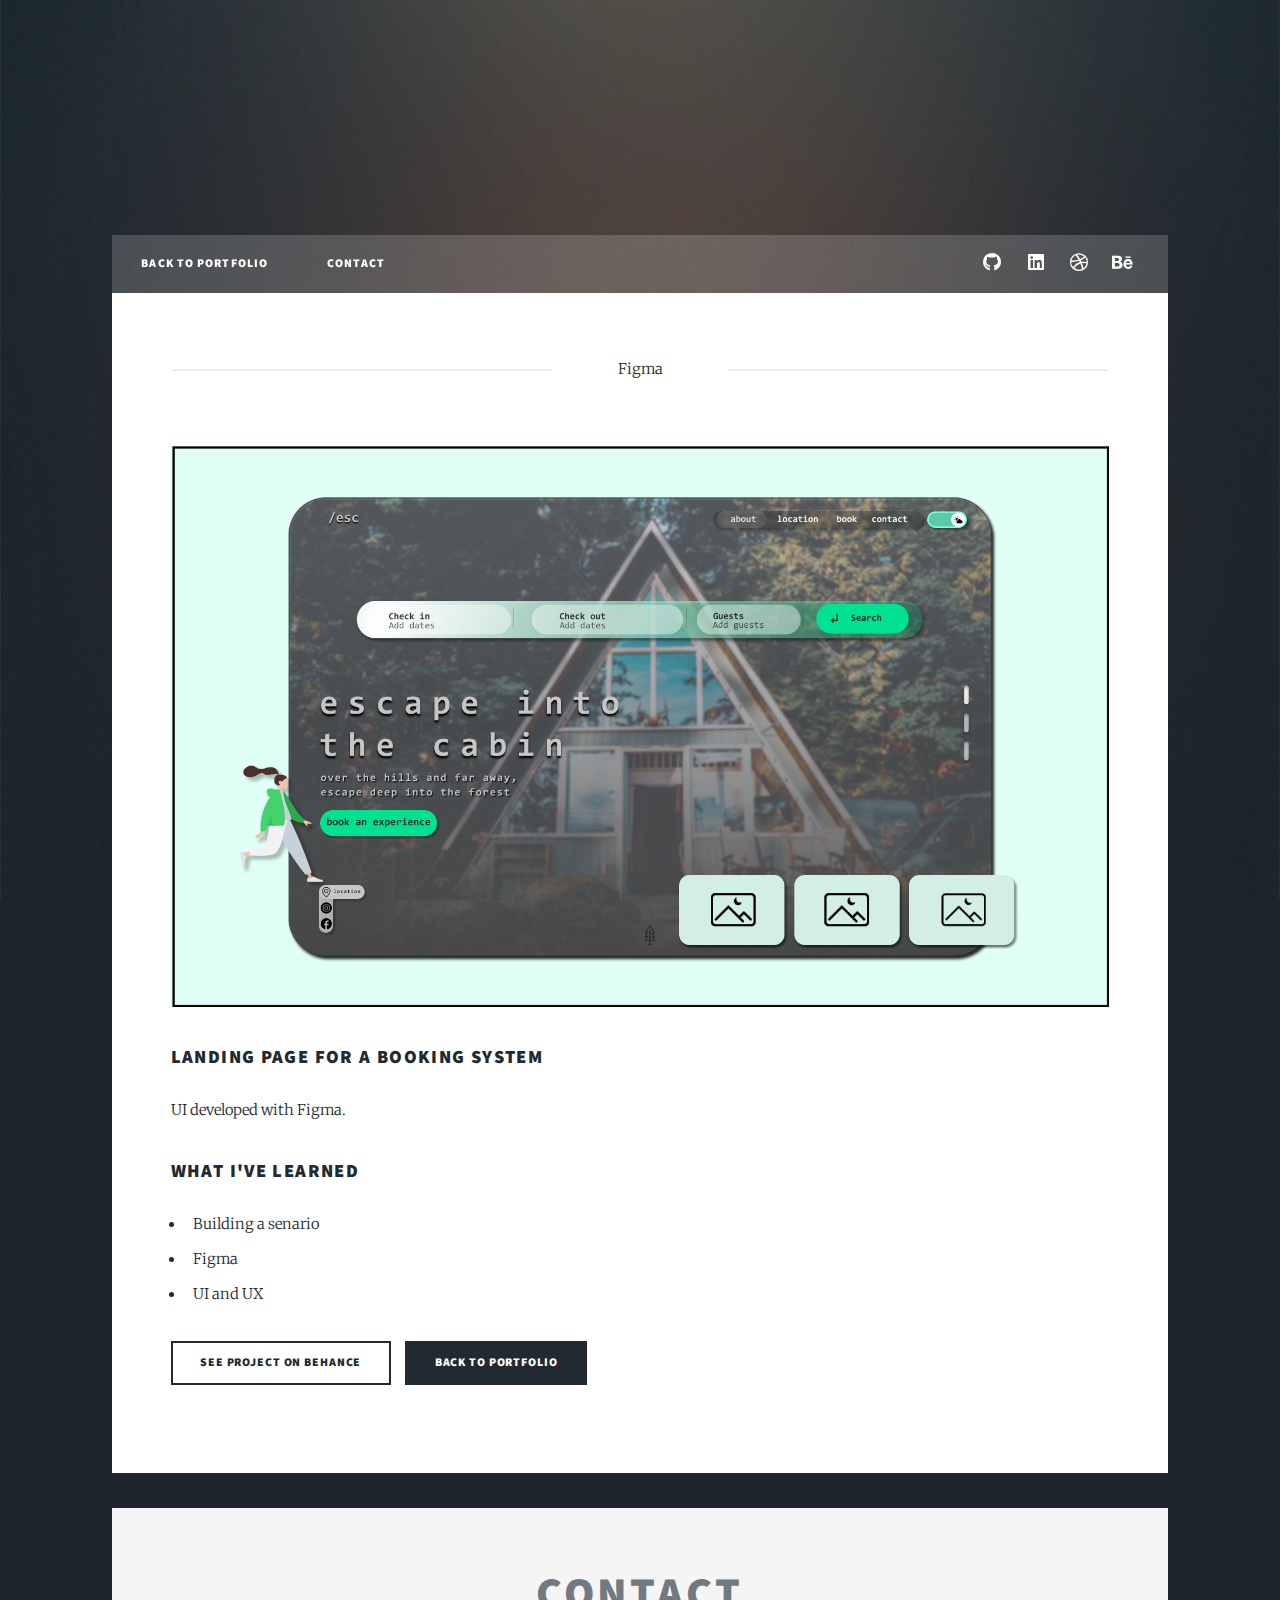
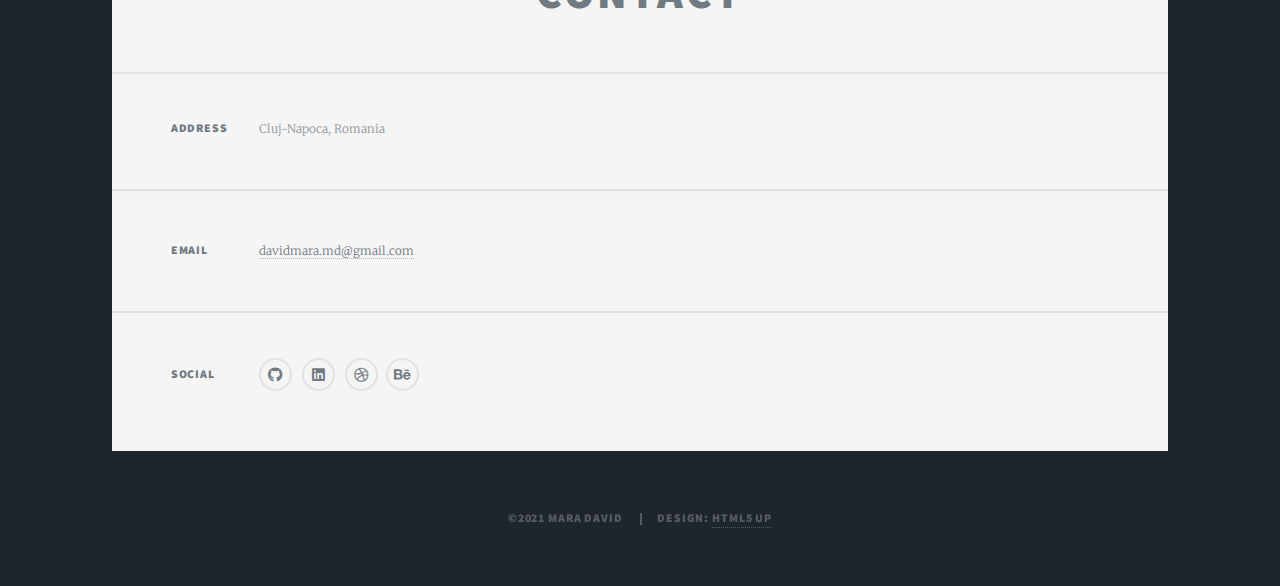
==== commit dddbf7de: "Update escape.html" ====
--- a/escape.html
+++ b/escape.html
@@ -7,147 +7,153 @@
 <html>
 
 <head>
-	<title>Mara David</title>
-	<meta charset="utf-8" />
-	<meta name="viewport" content="width=device-width, initial-scale=1, user-scalable=no" />
-	<link rel="stylesheet" href="assets/css/main.css" />
-	<noscript>
-		<link rel="stylesheet" href="assets/css/noscript.css" /></noscript>
+    <title>Mara David</title>
+    <meta charset="utf-8" />
+    <meta name="viewport" content="width=device-width, initial-scale=1, user-scalable=no" />
+    <link rel="stylesheet" href="assets/css/main.css" />
+    <noscript>
+        <link rel="stylesheet" href="assets/css/noscript.css" />
+    </noscript>
 </head>
 
 <body class="is-preload">
 
-	<!-- Wrapper -->
-	<div id="wrapper">
+    <!-- Wrapper -->
+    <div id="wrapper">
 
 
-		<!-- Header -->
-		<header id="header">
+        <!-- Header -->
+        <header id="header">
 
-		</header>
+        </header>
 
-		<!-- Nav -->
-		<nav id="nav">
-			<ul class="links">
-				<li class=""><a href="/index.html">Back to portfolio</a></li>
+        <!-- Nav -->
+        <nav id="nav">
+            <ul class="links">
+                <li class=""><a href="/index.html">Back to portfolio</a></li>
 
-				<li><a href="#footer">Contact</a></li>
-			</ul>
-			<ul class="icons">
+                <li><a href="#footer">Contact</a></li>
+            </ul>
+            <ul class="icons">
 
 
 
-				<li><a href="https://github.com/maradavid" class="icon brands fa-github"><span
-							class="label">GitHub</span></a></li>
-				<li><a href="https://www.linkedin.com/in/mara-david-36659b1a2/" class="icon brands fa-linkedin"><span
-							class="label">LinkedIn</span></a></li>
-				<li><a href="https://dribbble.com/MaraDavid" class="icon brands fa-dribbble"><span
-							class="label">Dribbble</span></a></li>
-			</ul>
-		</nav>
-		<!-- Main -->
-		<div id="main">
+                <li><a href="https://github.com/maradavid" class="icon brands fa-github"><span
+                            class="label">GitHub</span></a></li>
+                <li><a href="https://www.linkedin.com/in/mara-david-36659b1a2/" class="icon brands fa-linkedin"><span
+                            class="label">LinkedIn</span></a></li>
+                <li><a href="https://dribbble.com/MaraDavid" class="icon brands fa-dribbble"><span
+                            class="label">Dribbble</span></a></li>
+                <li><a href="https://www.behance.net/maradavid" target="_blank" class="icon brands fa-behance"><span
+                            class="label">Behance</span></a></li>
 
-			<!-- Post -->
-			<section class="post">
-				<header class="major">
+            </ul>
+        </nav>
+        <!-- Main -->
+        <div id="main">
 
-					<span class="date">Figma</span>
+            <!-- Post -->
+            <section class="post">
+                <header class="major">
+
+                    <span class="date">Figma</span>
 
 
-				</header>
-				<div class="image fit"><img src="images/esc4.png" id="myImg"
-						alt="esc" /></div>
+                </header>
+                <div class="image fit"><img src="images/esc4.png" id="myImg" alt="esc" /></div>
 
 
-				<h3>Landing page for a booking system</h3>
-				<p>
-					UI developed with Figma.
-				</p>
-				<div class="row">
-					<div class="col-6 col-12-small">
-						<h3>What I've learned</h3>
-						<ul>
-							<li>Building a senario</li>
-							<li>Figma</li>
-							<li>UI and UX</li>
+                <h3>Landing page for a booking system</h3>
+                <p>
+                    UI developed with Figma.
+                </p>
+                <div class="row">
+                    <div class="col-6 col-12-small">
+                        <h3>What I've learned</h3>
+                        <ul>
+                            <li>Building a senario</li>
+                            <li>Figma</li>
+                            <li>UI and UX</li>
 
-						</ul>
+                        </ul>
 
-						<div>
-							<ul class="actions">
-								<li><a href="https://www.behance.net/gallery/113130323/Escape" target="_blank" class="button">see
-										project on behance</a></li>
-								<li><a href="/index.html" class="button primary">back to portfolio</a></li>
+                        <div>
+                            <ul class="actions">
+                                <li><a href="https://www.behance.net/gallery/113130323/Escape" target="_blank"
+                                        class="button">see
+                                        project on behance</a></li>
+                                <li><a href="/index.html" class="button primary">back to portfolio</a></li>
 
-							</ul>
+                            </ul>
 
-						</div>
-			</section>
+                        </div>
+            </section>
 
 
-		</div>
+        </div>
 
-		</hr>
-		<br>
-		<!-- Footer -->
+        </hr>
+        <br>
+        <!-- Footer -->
 
-		<footer id="footer">
+        <footer id="footer">
 
-			<section class="split contact">
-				<section class="alt">
-					<h3 style="text-align: center; font-size: 3rem;">CONTACT</h3>
+            <section class="split contact">
+                <section class="alt">
+                    <h3 style="text-align: center; font-size: 3rem;">CONTACT</h3>
 
-				</section>
-				<section class="alt">
-					<h3>Address</h3>
-					<p>Cluj-Napoca, Romania</p>
-				</section>
-				
-				<section>
-					<h3>Email</h3>
-					<p><a href="#">davidmara.md@gmail.com</a></p>
-				</section>
-				<section>
-					<h3>Social</h3>
-					<ul class="icons alt">
+                </section>
+                <section class="alt">
+                    <h3>Address</h3>
+                    <p>Cluj-Napoca, Romania</p>
+                </section>
+
+                <section>
+                    <h3>Email</h3>
+                    <p><a href="#">davidmara.md@gmail.com</a></p>
+                </section>
+                <section>
+                    <h3>Social</h3>
+                    <ul class="icons alt">
 
 
-						<li><a href="https://github.com/maradavid" class="icon brands alt fa-github"><span
-									class="label">GitHub</span></a></li>
-						<li>
-							<a href="https://www.linkedin.com/in/mara-david-36659b1a2/"
-								class="icon brands alt fa-linkedin"><span class="label">LinkedIn</span></a>
-						</li>
-						<li>
-							<a href="https://dribbble.com/MaraDavid" class="icon brands alt fa-dribbble"><span
-									class="label">Dribbble</span></a>
-						</li>
+                        <li><a href="https://github.com/maradavid" class="icon brands alt fa-github"><span
+                                    class="label">GitHub</span></a></li>
+                        <li>
+                            <a href="https://www.linkedin.com/in/mara-david-36659b1a2/"
+                                class="icon brands alt fa-linkedin"><span class="label">LinkedIn</span></a>
+                        </li>
+                        <li>
+                            <a href="https://dribbble.com/MaraDavid" class="icon brands alt fa-dribbble"><span
+                                    class="label">Dribbble</span></a>
+                        <li><a href="https://www.behance.net/maradavid" target="_blank"
+                                class="icon brands alt fa-behance"><span class="label">GitHub</span></a></li>
+                        </li>
 
-					</ul>
-				</section>
-			</section>
-		</footer>
+                    </ul>
+                </section>
+            </section>
+        </footer>
 
-		<!-- Copyright -->
-		<div id="copyright">
-			<ul>
-				<li>&copy;2021 Mara David</li>
-				<li>Design: <a href="https://html5up.net">HTML5 UP</a></li>
-			</ul>
-		</div>
+        <!-- Copyright -->
+        <div id="copyright">
+            <ul>
+                <li>&copy;2021 Mara David</li>
+                <li>Design: <a href="https://html5up.net">HTML5 UP</a></li>
+            </ul>
+        </div>
 
-	</div>
+    </div>
 
-	<!-- Scripts -->
-	<script src="assets/js/jquery.min.js"></script>
-	<script src="assets/js/jquery.scrollex.min.js"></script>
-	<script src="assets/js/jquery.scrolly.min.js"></script>
-	<script src="assets/js/browser.min.js"></script>
-	<script src="assets/js/breakpoints.min.js"></script>
-	<script src="assets/js/util.js"></script>
-	<script src="assets/js/main.js"></script>
+    <!-- Scripts -->
+    <script src="assets/js/jquery.min.js"></script>
+    <script src="assets/js/jquery.scrollex.min.js"></script>
+    <script src="assets/js/jquery.scrolly.min.js"></script>
+    <script src="assets/js/browser.min.js"></script>
+    <script src="assets/js/breakpoints.min.js"></script>
+    <script src="assets/js/util.js"></script>
+    <script src="assets/js/main.js"></script>
 
 </body>
 
-</html>+</html>
